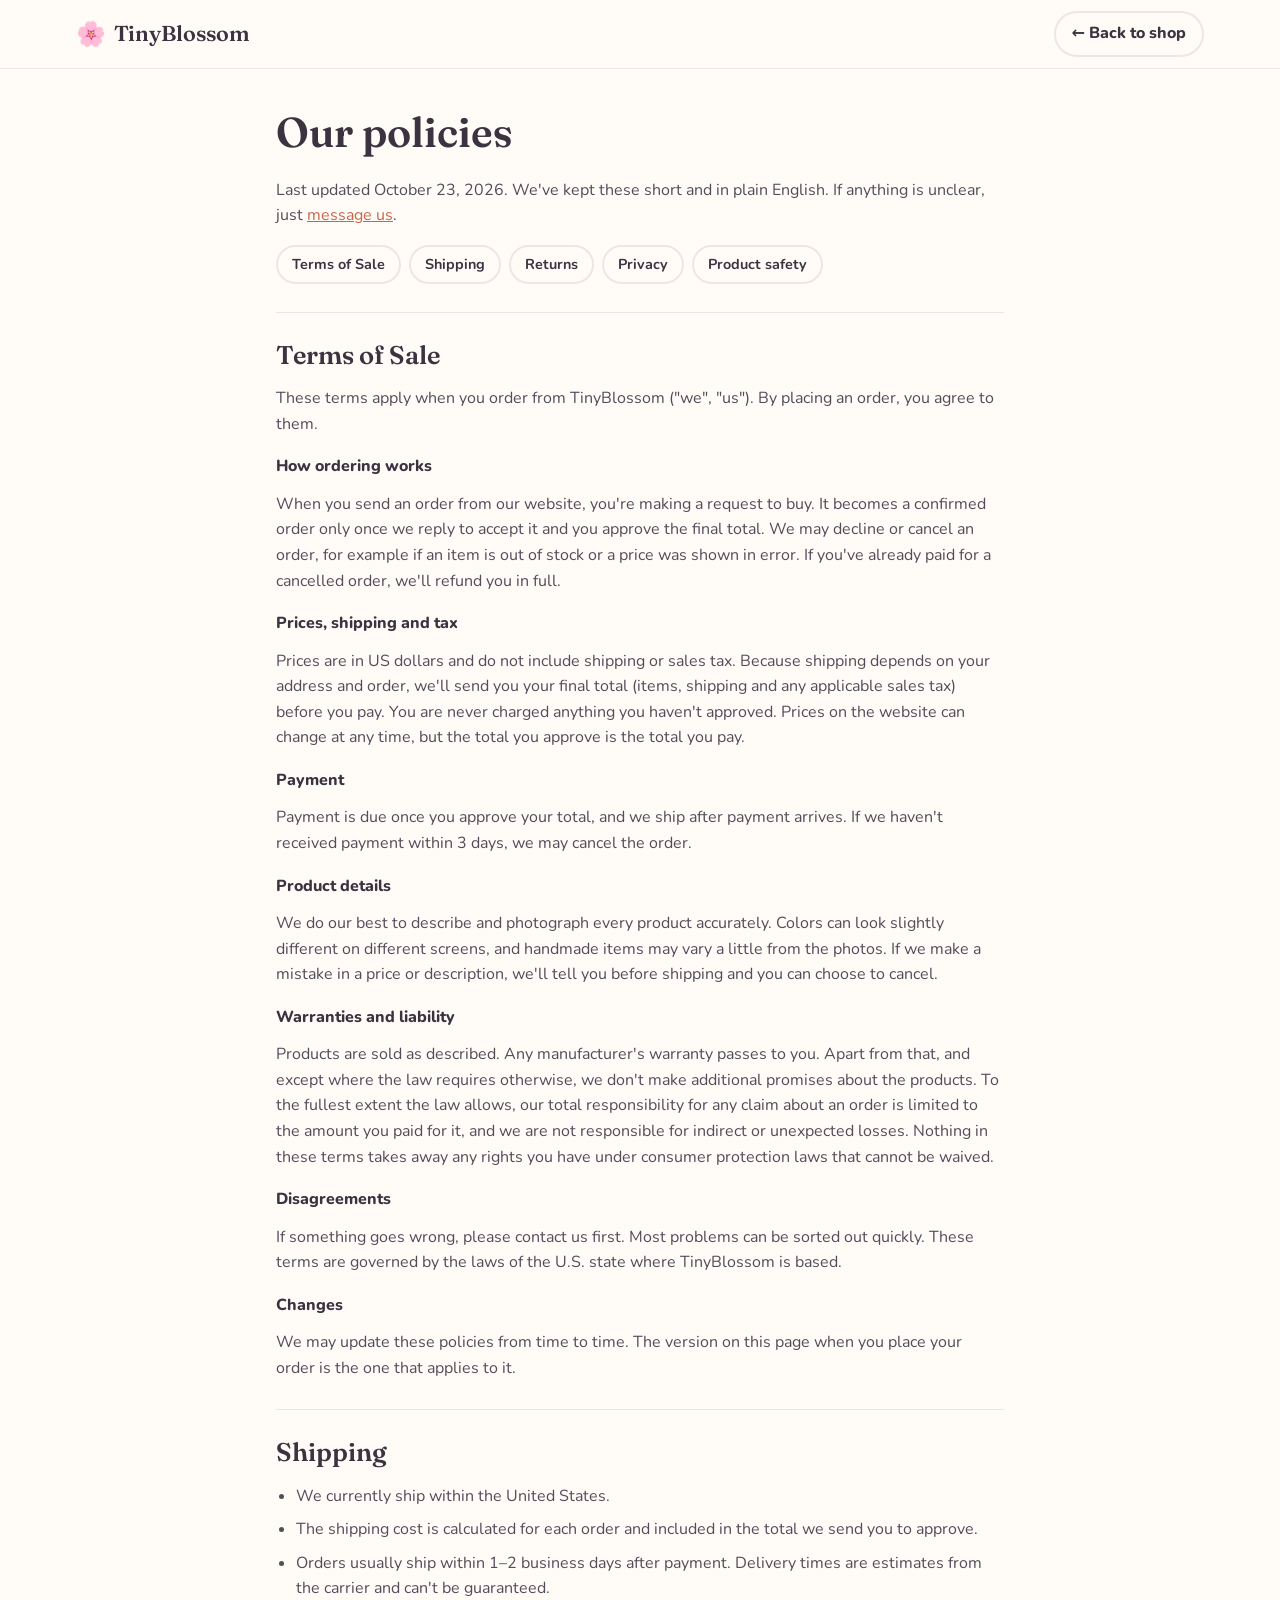
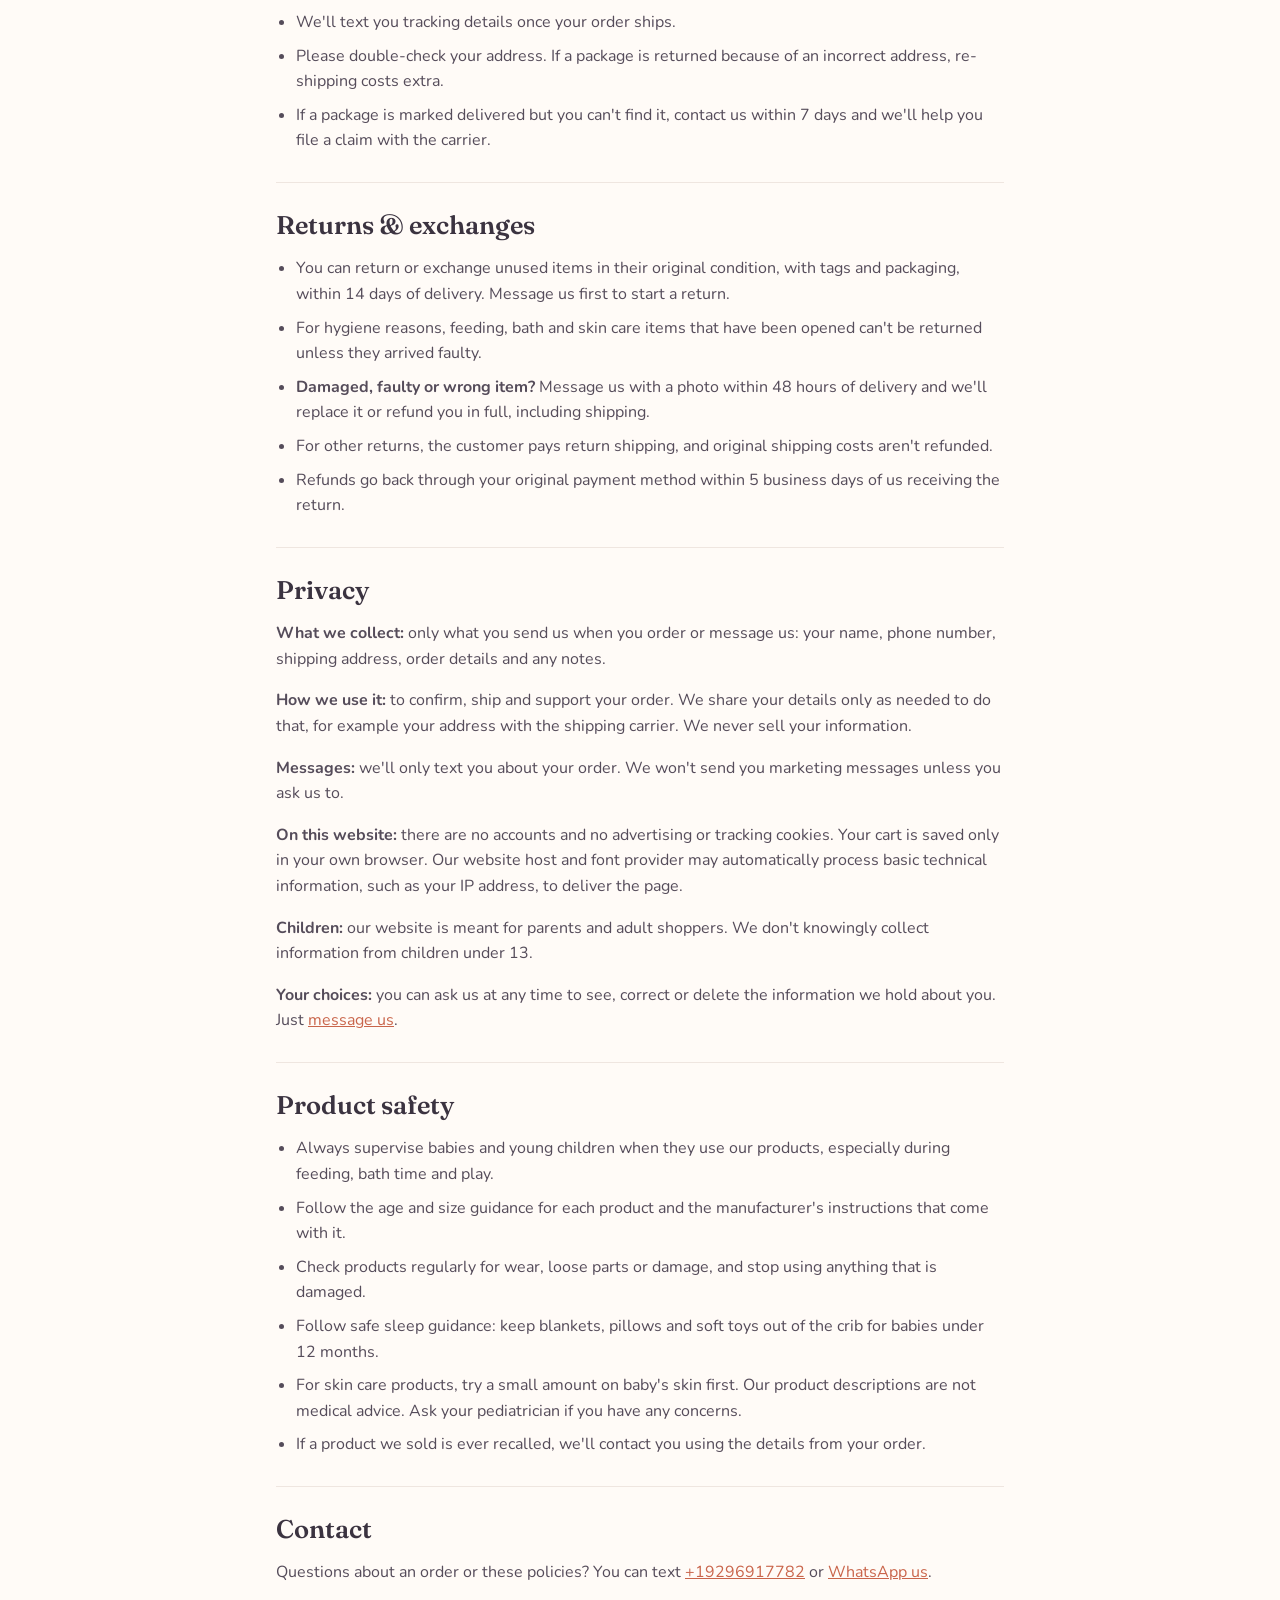
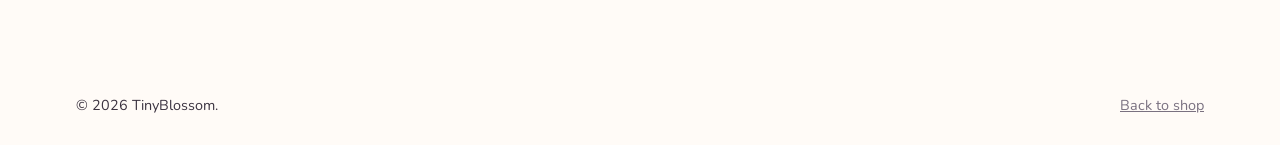
==== legal.html @ 04f1a114 "Quote shipping per order, add policies page, load products from Google Sheet Co-Authored-By: Claude " ====
<!doctype html>
<html lang="en">
<head>
  <meta charset="utf-8" />
  <meta name="viewport" content="width=device-width, initial-scale=1" />
  <title>Policies — TinyBlossom</title>
  <meta name="robots" content="noindex" />
  <link rel="icon" href="data:image/svg+xml,<svg xmlns='http://www.w3.org/2000/svg' viewBox='0 0 100 100'><text y='.9em' font-size='90'>🌸</text></svg>" />
  <link rel="preconnect" href="https://fonts.googleapis.com" />
  <link rel="preconnect" href="https://fonts.gstatic.com" crossorigin />
  <link href="https://fonts.googleapis.com/css2?family=Fraunces:opsz,wght@9..144,500;9..144,600&family=Nunito:wght@400;600;700;800&display=swap" rel="stylesheet" />
  <link rel="stylesheet" href="styles.css" />
</head>
<body>
  <header class="header">
    <div class="wrap header-inner">
      <a href="index.html" class="logo"><span class="logo-mark" aria-hidden="true">🌸</span><span class="shop-name">TinyBlossom</span></a>
      <a href="index.html" class="btn btn-ghost back-shop">← Back to shop</a>
    </div>
  </header>

  <main class="wrap narrow legal">
    <h1>Our policies</h1>
    <p class="muted">Last updated <span data-set="policiesUpdated"></span>. We've kept these short and in plain English. If anything is unclear, just <span data-contact>message us</span>.</p>

    <nav class="legal-toc" aria-label="On this page">
      <a href="#terms">Terms of Sale</a>
      <a href="#shipping">Shipping</a>
      <a href="#returns">Returns</a>
      <a href="#privacy">Privacy</a>
      <a href="#safety">Product safety</a>
    </nav>

    <section id="terms">
      <h2>Terms of Sale</h2>
      <p>These terms apply when you order from <span class="shop-name">TinyBlossom</span> ("we", "us"). By placing an order, you agree to them.</p>

      <h3>How ordering works</h3>
      <p>When you send an order from our website, you're making a request to buy. It becomes a confirmed order only once we reply to accept it and you approve the final total. We may decline or cancel an order, for example if an item is out of stock or a price was shown in error. If you've already paid for a cancelled order, we'll refund you in full.</p>

      <h3>Prices, shipping and tax</h3>
      <p>Prices are in US dollars and do not include shipping or sales tax. Because shipping depends on your address and order, we'll send you your final total (items, shipping and any applicable sales tax) before you pay. You are never charged anything you haven't approved. Prices on the website can change at any time, but the total you approve is the total you pay.</p>

      <h3>Payment</h3>
      <p>Payment is due once you approve your total, and we ship after payment arrives. If we haven't received payment within 3 days, we may cancel the order.</p>

      <h3>Product details</h3>
      <p>We do our best to describe and photograph every product accurately. Colors can look slightly different on different screens, and handmade items may vary a little from the photos. If we make a mistake in a price or description, we'll tell you before shipping and you can choose to cancel.</p>

      <h3>Warranties and liability</h3>
      <p>Products are sold as described. Any manufacturer's warranty passes to you. Apart from that, and except where the law requires otherwise, we don't make additional promises about the products. To the fullest extent the law allows, our total responsibility for any claim about an order is limited to the amount you paid for it, and we are not responsible for indirect or unexpected losses. Nothing in these terms takes away any rights you have under consumer protection laws that cannot be waived.</p>

      <h3>Disagreements</h3>
      <p>If something goes wrong, please contact us first. Most problems can be sorted out quickly. These terms are governed by the laws of the U.S. state where <span class="shop-name">TinyBlossom</span> is based.</p>

      <h3>Changes</h3>
      <p>We may update these policies from time to time. The version on this page when you place your order is the one that applies to it.</p>
    </section>

    <section id="shipping">
      <h2>Shipping</h2>
      <ul>
        <li>We currently ship within the United States.</li>
        <li>The shipping cost is calculated for each order and included in the total we send you to approve.</li>
        <li>Orders usually ship within 1–2 business days after payment. Delivery times are estimates from the carrier and can't be guaranteed.</li>
        <li>We'll text you tracking details once your order ships.</li>
        <li>Please double-check your address. If a package is returned because of an incorrect address, re-shipping costs extra.</li>
        <li>If a package is marked delivered but you can't find it, contact us within 7 days and we'll help you file a claim with the carrier.</li>
      </ul>
    </section>

    <section id="returns">
      <h2>Returns &amp; exchanges</h2>
      <ul>
        <li>You can return or exchange unused items in their original condition, with tags and packaging, within <span data-set="returnDays"></span> days of delivery. Message us first to start a return.</li>
        <li>For hygiene reasons, feeding, bath and skin care items that have been opened can't be returned unless they arrived faulty.</li>
        <li><strong>Damaged, faulty or wrong item?</strong> Message us with a photo within 48 hours of delivery and we'll replace it or refund you in full, including shipping.</li>
        <li>For other returns, the customer pays return shipping, and original shipping costs aren't refunded.</li>
        <li>Refunds go back through your original payment method within 5 business days of us receiving the return.</li>
      </ul>
    </section>

    <section id="privacy">
      <h2>Privacy</h2>
      <p><strong>What we collect:</strong> only what you send us when you order or message us: your name, phone number, shipping address, order details and any notes.</p>
      <p><strong>How we use it:</strong> to confirm, ship and support your order. We share your details only as needed to do that, for example your address with the shipping carrier. We never sell your information.</p>
      <p><strong>Messages:</strong> we'll only text you about your order. We won't send you marketing messages unless you ask us to.</p>
      <p><strong>On this website:</strong> there are no accounts and no advertising or tracking cookies. Your cart is saved only in your own browser. Our website host and font provider may automatically process basic technical information, such as your IP address, to deliver the page.</p>
      <p><strong>Children:</strong> our website is meant for parents and adult shoppers. We don't knowingly collect information from children under 13.</p>
      <p><strong>Your choices:</strong> you can ask us at any time to see, correct or delete the information we hold about you. Just <span data-contact>message us</span>.</p>
    </section>

    <section id="safety">
      <h2>Product safety</h2>
      <ul>
        <li>Always supervise babies and young children when they use our products, especially during feeding, bath time and play.</li>
        <li>Follow the age and size guidance for each product and the manufacturer's instructions that come with it.</li>
        <li>Check products regularly for wear, loose parts or damage, and stop using anything that is damaged.</li>
        <li>Follow safe sleep guidance: keep blankets, pillows and soft toys out of the crib for babies under 12 months.</li>
        <li>For skin care products, try a small amount on baby's skin first. Our product descriptions are not medical advice. Ask your pediatrician if you have any concerns.</li>
        <li>If a product we sold is ever recalled, we'll contact you using the details from your order.</li>
      </ul>
    </section>

    <section id="contact">
      <h2>Contact</h2>
      <p id="contactLine"></p>
    </section>
  </main>

  <footer class="footer">
    <div class="wrap footer-inner">
      <p>© <span id="year"></span> <span class="shop-name">TinyBlossom</span>.</p>
      <a href="index.html" class="muted">Back to shop</a>
    </div>
  </footer>

  <script src="products.js"></script>
  <script>
    (() => {
      const $$ = (s) => document.querySelectorAll(s);
      $$(".shop-name").forEach((el) => (el.textContent = SHOP.name));
      $$("[data-set]").forEach((el) => (el.textContent = SHOP[el.dataset.set]));
      document.getElementById("year").textContent = new Date().getFullYear();
      const ways = [];
      if (SHOP.sms) ways.push(`text <a href="sms:${SHOP.sms}">${SHOP.sms}</a>`);
      if (SHOP.whatsapp) ways.push(`<a href="https://wa.me/${SHOP.whatsapp}" target="_blank" rel="noopener">WhatsApp us</a>`);
      if (SHOP.email) ways.push(`email <a href="mailto:${SHOP.email}">${SHOP.email}</a>`);
      document.getElementById("contactLine").innerHTML = `Questions about an order or these policies? You can ${ways.join(" or ")}.`;
      if (SHOP.sms) $$("[data-contact]").forEach((el) => (el.innerHTML = `<a href="sms:${SHOP.sms}">message us</a>`));
    })();
  </script>
</body>
</html>
---- styles.css ----
:root {
  --bg: #FFFBF7;
  --surface: #FFFFFF;
  --ink: #3B3340;
  --muted: #7A7180;
  --line: #EFE6E0;
  --primary: #E07A5F;
  --primary-dark: #C9654B;
  --sage: #81B29A;
  --sage-soft: #E4EFE7;
  --peach-soft: #FCE7DC;
  --butter-soft: #FFF4D6;
  --sky-soft: #E6ECF8;
  --whatsapp: #25D366;
  --radius: 18px;
  --shadow: 0 6px 24px rgba(59, 51, 64, 0.08);
  --font-head: "Fraunces", Georgia, serif;
  --font-body: "Nunito", system-ui, -apple-system, sans-serif;
}

* { box-sizing: border-box; }
[hidden] { display: none !important; }
html { scroll-behavior: smooth; overflow-x: clip; }
body {
  margin: 0;
  background: var(--bg);
  color: var(--ink);
  font-family: var(--font-body);
  font-size: 16px;
  line-height: 1.6;
  -webkit-font-smoothing: antialiased;
}
img { max-width: 100%; display: block; }
a { color: inherit; }
h1, h2, h3 { font-family: var(--font-head); font-weight: 600; line-height: 1.15; margin: 0 0 .5em; }
h2 { font-size: clamp(1.6rem, 3vw, 2.2rem); }
button, input, select, textarea { font: inherit; color: inherit; }
:focus-visible { outline: 3px solid var(--sage); outline-offset: 2px; }

.wrap { max-width: 1160px; margin: 0 auto; padding: 0 16px; }
.narrow { max-width: 760px; }
.muted { color: var(--muted); }

.skip { position: absolute; left: -999px; top: 8px; background: var(--ink); color: #fff; padding: 8px 12px; border-radius: 8px; z-index: 100; }
.skip:focus { left: 8px; }

.announce { background: var(--sage); color: #fff; text-align: center; font-size: .9rem; font-weight: 700; padding: 8px 16px; }
.announce:empty { display: none; }

/* Header */
.header { position: sticky; top: 0; z-index: 20; background: rgba(255, 251, 247, .92); backdrop-filter: blur(10px); border-bottom: 1px solid var(--line); }
.header-inner { display: flex; align-items: center; gap: 24px; height: 68px; }
.logo { display: flex; align-items: center; gap: 8px; text-decoration: none; font-family: var(--font-head); font-size: 1.35rem; font-weight: 600; }
.logo-mark { font-size: 1.5rem; }
.nav { display: flex; gap: 22px; margin-left: auto; }
.nav a { text-decoration: none; font-weight: 700; color: var(--muted); }
.nav a:hover { color: var(--ink); }
.cart-btn { display: flex; align-items: center; gap: 8px; border: 0; background: var(--ink); color: #fff; padding: 10px 16px; border-radius: 999px; cursor: pointer; font-weight: 700; }
.cart-btn:hover { background: #2a242e; }
.cart-count { background: var(--primary); min-width: 22px; height: 22px; border-radius: 999px; font-size: .8rem; display: grid; place-items: center; padding: 0 6px; }
.cart-btn.bump { animation: bump .35s ease; }
@keyframes bump { 50% { transform: scale(1.12); } }

/* Buttons */
.btn { display: inline-flex; align-items: center; justify-content: center; gap: 8px; border: 2px solid transparent; padding: 12px 22px; border-radius: 999px; font-weight: 800; text-decoration: none; cursor: pointer; transition: background .15s, transform .1s; }
.btn:active { transform: scale(.98); }
.btn-primary { background: var(--primary); color: #fff; }
.btn-primary:hover { background: var(--primary-dark); }
.btn-ghost { background: transparent; border-color: var(--line); color: var(--ink); }
.btn-ghost:hover { border-color: var(--ink); }
.btn-whatsapp { background: var(--whatsapp); color: #fff; }
.btn-whatsapp:hover { background: #1fb457; }
.btn-block { width: 100%; }
.btn[disabled] { opacity: .5; cursor: not-allowed; }
.icon-btn { border: 0; background: var(--bg); width: 40px; height: 40px; border-radius: 999px; cursor: pointer; font-size: 1rem; }
.icon-btn:hover { background: var(--line); }
.link-btn { border: 0; background: none; padding: 0; color: var(--muted); font-weight: 700; cursor: pointer; text-align: left; }

/* Hero */
.hero { padding: 56px 0 72px; background: radial-gradient(ellipse at 85% 30%, var(--peach-soft), transparent 60%), radial-gradient(ellipse at 10% 90%, var(--sage-soft), transparent 55%); }
.hero-inner { display: grid; grid-template-columns: 1.1fr .9fr; gap: 40px; align-items: center; }
.eyebrow { text-transform: uppercase; letter-spacing: .12em; font-size: .78rem; font-weight: 800; color: var(--sage); margin: 0 0 12px; }
.hero h1 { font-size: clamp(2.3rem, 5.5vw, 3.9rem); }
.lead { font-size: 1.12rem; color: var(--muted); max-width: 520px; }
.hero-cta { display: flex; gap: 12px; flex-wrap: wrap; margin: 28px 0 24px; }
.hero-perks { list-style: none; padding: 0; margin: 0; display: flex; flex-wrap: wrap; gap: 10px 20px; font-weight: 700; font-size: .95rem; }
.hero-art { position: relative; aspect-ratio: 1; max-width: 440px; justify-self: center; width: 100%; }
.blob { position: absolute; display: grid; place-items: center; border-radius: 42% 58% 55% 45% / 50% 45% 55% 50%; box-shadow: var(--shadow); animation: float 6s ease-in-out infinite; }
.b1 { width: 48%; height: 48%; left: 4%; top: 6%; background: var(--butter-soft); font-size: 4.5rem; }
.b2 { width: 40%; height: 40%; right: 2%; top: 18%; background: var(--peach-soft); font-size: 4rem; animation-delay: -2s; }
.b3 { width: 46%; height: 46%; left: 22%; bottom: 2%; background: var(--sky-soft); font-size: 4.5rem; animation-delay: -4s; }
.b4 { width: 26%; height: 26%; right: 6%; bottom: 14%; background: var(--sage-soft); font-size: 2.6rem; animation-delay: -1s; }
@keyframes float { 50% { transform: translateY(-10px); } }
@media (prefers-reduced-motion: reduce) { .blob, .cart-btn.bump { animation: none; } html { scroll-behavior: auto; } }

/* Shop */
.shop { padding: 64px 0; }
.section-head { text-align: center; margin-bottom: 32px; }
.section-head p { color: var(--muted); margin: 0; }
.toolbar { display: flex; flex-wrap: wrap; gap: 16px; justify-content: space-between; align-items: center; margin-bottom: 28px; }
.chips { display: flex; gap: 8px; flex-wrap: wrap; }
.chip { border: 2px solid var(--line); background: var(--surface); padding: 8px 16px; border-radius: 999px; font-weight: 700; cursor: pointer; }
.chip:hover { border-color: var(--ink); }
.chip[aria-selected="true"] { background: var(--ink); color: #fff; border-color: var(--ink); }
.toolbar-right { display: flex; gap: 10px; }
.search { display: flex; align-items: center; gap: 8px; background: var(--surface); border: 2px solid var(--line); border-radius: 999px; padding: 0 14px; color: var(--muted); }
.search:focus-within { border-color: var(--sage); }
.search input { border: 0; outline: 0; background: transparent; padding: 9px 0; width: 180px; color: var(--ink); }
select { border: 2px solid var(--line); background: var(--surface); border-radius: 999px; padding: 9px 14px; font-weight: 700; cursor: pointer; }

.grid { display: grid; grid-template-columns: repeat(auto-fill, minmax(240px, 1fr)); gap: 22px; }
.card { background: var(--surface); border-radius: var(--radius); overflow: hidden; box-shadow: var(--shadow); display: flex; flex-direction: column; transition: transform .2s, box-shadow .2s; }
.card:hover { transform: translateY(-4px); box-shadow: 0 12px 32px rgba(59, 51, 64, .12); }
.card-media { position: relative; aspect-ratio: 1; display: grid; place-items: center; font-size: 5rem; border: 0; padding: 0; cursor: pointer; width: 100%; }
.card-media img { width: 100%; height: 100%; object-fit: cover; }
.badge { position: absolute; top: 12px; left: 12px; background: var(--surface); padding: 4px 10px; border-radius: 999px; font-size: .75rem; font-weight: 800; }
.badge.out { background: var(--ink); color: #fff; }
.card-body { padding: 16px 18px 18px; display: flex; flex-direction: column; gap: 6px; flex: 1; }
.card-cat { font-size: .75rem; text-transform: uppercase; letter-spacing: .08em; color: var(--muted); font-weight: 800; }
.card-title { font-weight: 800; font-size: 1.02rem; line-height: 1.3; margin: 0; border: 0; background: none; padding: 0; text-align: left; cursor: pointer; }
.card-title:hover { color: var(--primary); }
.price { display: flex; gap: 8px; align-items: baseline; font-weight: 800; font-size: 1.1rem; }
.old { color: var(--muted); text-decoration: line-through; font-weight: 600; font-size: .9rem; }
.card-foot { margin-top: auto; padding-top: 8px; }
.card .btn { width: 100%; padding: 10px 16px; }
.empty { text-align: center; color: var(--muted); padding: 40px 0; }

/* Why */
.why { padding: 64px 0; background: var(--surface); }
.why-grid { display: grid; grid-template-columns: repeat(4, 1fr); gap: 20px; }
.why-card { text-align: center; padding: 24px 16px; border-radius: var(--radius); background: var(--bg); }
.why-icon { font-size: 2.2rem; margin-bottom: 8px; }
.why-card h3 { font-size: 1.15rem; }
.why-card p { margin: 0; color: var(--muted); font-size: .95rem; }

/* FAQ */
.faq { padding: 64px 0; }
details { background: var(--surface); border-radius: 14px; padding: 4px 20px; margin-bottom: 12px; box-shadow: var(--shadow); }
summary { cursor: pointer; font-weight: 800; padding: 14px 0; list-style: none; display: flex; justify-content: space-between; gap: 16px; }
summary::-webkit-details-marker { display: none; }
summary::after { content: "+"; font-size: 1.4rem; line-height: 1; color: var(--primary); }
details[open] summary::after { content: "–"; }
details p { margin: 0 0 16px; color: var(--muted); }

/* Contact */
.contact { padding: 56px 0; background: var(--sage-soft); }
.contact-inner { display: flex; flex-wrap: wrap; justify-content: space-between; align-items: center; gap: 24px; }
.contact p { margin: 0; color: var(--muted); }
.contact-links { display: flex; flex-wrap: wrap; gap: 10px; }

.footer { padding: 28px 0; font-size: .9rem; }
.footer-inner { display: flex; flex-wrap: wrap; justify-content: space-between; gap: 8px; }
.footer p { margin: 0; }

/* Product modal */
.modal { border: 0; border-radius: 24px; padding: 0; max-width: 820px; width: calc(100% - 32px); background: var(--surface); color: var(--ink); box-shadow: 0 30px 80px rgba(0, 0, 0, .25); }
.modal::backdrop { background: rgba(59, 51, 64, .45); }
.modal .close { position: absolute; top: 12px; right: 12px; z-index: 2; background: var(--surface); }
.pm { display: grid; grid-template-columns: 1fr 1fr; }
.pm-media { display: grid; place-items: center; font-size: 8rem; min-height: 320px; }
.pm-media img { width: 100%; height: 100%; object-fit: cover; }
.pm-info { padding: 32px 28px; display: flex; flex-direction: column; gap: 12px; }
.pm-info h3 { font-size: 1.6rem; margin: 0; }
.pm-info p { margin: 0; color: var(--muted); }
.opt-label { font-weight: 800; font-size: .9rem; }
.sizes { display: flex; gap: 8px; flex-wrap: wrap; }
.size { border: 2px solid var(--line); background: var(--surface); border-radius: 10px; padding: 6px 12px; font-weight: 700; cursor: pointer; }
.size[aria-pressed="true"] { border-color: var(--ink); background: var(--ink); color: #fff; }
.qty { display: inline-flex; align-items: center; border: 2px solid var(--line); border-radius: 999px; }
.qty button { border: 0; background: none; width: 36px; height: 36px; cursor: pointer; font-size: 1.1rem; font-weight: 800; }
.qty span { min-width: 28px; text-align: center; font-weight: 800; }
.pm-actions { display: flex; gap: 12px; align-items: center; margin-top: 8px; flex-wrap: wrap; }
.pm-actions .btn { flex: 1; }

/* Drawer */
.overlay { position: fixed; inset: 0; background: rgba(59, 51, 64, .45); z-index: 40; }
.drawer { position: fixed; top: 0; right: 0; height: 100%; width: min(420px, 100%); background: var(--surface); z-index: 50; display: flex; flex-direction: column; transform: translateX(100%); visibility: hidden; transition: transform .28s ease, visibility 0s .28s; box-shadow: -10px 0 40px rgba(0, 0, 0, .12); }
.drawer.open { transform: none; visibility: visible; transition: transform .28s ease; }
.drawer-head { display: flex; justify-content: space-between; align-items: center; padding: 18px 20px; border-bottom: 1px solid var(--line); }
.drawer-head h2 { font-size: 1.4rem; margin: 0; }
.drawer-body { flex: 1; overflow-y: auto; padding: 16px 20px; }
.drawer-foot { border-top: 1px solid var(--line); padding: 16px 20px 20px; display: flex; flex-direction: column; gap: 10px; }
.cart-item { display: grid; grid-template-columns: 64px 1fr auto; gap: 12px; align-items: center; padding: 12px 0; border-bottom: 1px solid var(--line); }
.ci-thumb { width: 64px; height: 64px; border-radius: 12px; display: grid; place-items: center; font-size: 2rem; overflow: hidden; }
.ci-thumb img { width: 100%; height: 100%; object-fit: cover; }
.ci-name { font-weight: 800; font-size: .95rem; line-height: 1.3; }
.ci-meta { font-size: .85rem; color: var(--muted); }
.ci-right { display: flex; flex-direction: column; align-items: flex-end; gap: 6px; }
.ci-right .qty button { width: 28px; height: 28px; font-size: .95rem; }
.ci-remove { border: 0; background: none; color: var(--muted); font-size: .8rem; cursor: pointer; text-decoration: underline; padding: 0; }
.cart-empty, .drawer-done { text-align: center; padding: 40px 10px; color: var(--muted); }
.drawer-done { display: flex; flex-direction: column; align-items: center; gap: 8px; }
.drawer-done[hidden], .cart-empty[hidden], .checkout[hidden], .drawer-foot[hidden], .send-btns[hidden] { display: none; }
.big { font-size: 3.5rem; }
.totals > div { display: flex; justify-content: space-between; color: var(--muted); }
.totals .grand { color: var(--ink); font-weight: 800; font-size: 1.15rem; margin-top: 4px; }
#checkoutView:not([hidden]) ~ .drawer-foot .ship-note { display: none; }
.ship-note { margin: 6px 0 0; font-size: .82rem; color: var(--muted); line-height: 1.4; }
.loading { grid-column: 1 / -1; text-align: center; color: var(--muted); padding: 40px 0; }
.price-note { font-size: .82rem; color: var(--muted); }
.checkout .agree { flex-direction: row; align-items: flex-start; gap: 10px; font-weight: 600; font-size: .85rem; line-height: 1.45; }
.checkout .agree input { margin-top: 3px; width: 18px; height: 18px; flex-shrink: 0; accent-color: var(--primary); }
.checkout .agree.invalid span { color: var(--primary-dark); }
.footer-links { display: flex; flex-wrap: wrap; gap: 6px 16px; }
.footer-links a { color: var(--muted); text-decoration: none; }
.footer-links a:hover { color: var(--ink); text-decoration: underline; }
.free-note { margin: 6px 0 0; font-size: .85rem; color: var(--sage); font-weight: 700; }
.free-note:empty { display: none; }
.send-btns { display: flex; flex-direction: column; gap: 10px; }

.checkout { display: flex; flex-direction: column; gap: 14px; }
.checkout label { display: flex; flex-direction: column; gap: 6px; font-weight: 800; font-size: .9rem; }
.checkout input, .checkout textarea { border: 2px solid var(--line); border-radius: 12px; padding: 10px 12px; font-weight: 400; resize: vertical; }
.checkout input:focus, .checkout textarea:focus { outline: 0; border-color: var(--sage); }
.checkout .invalid { border-color: var(--primary); }
.pay { border: 2px solid var(--line); border-radius: 12px; padding: 10px 14px; display: flex; flex-direction: column; gap: 6px; }
.pay legend { font-weight: 800; font-size: .9rem; padding: 0 4px; }
.checkout .radio { flex-direction: row; align-items: center; gap: 8px; font-weight: 600; }
.form-error { color: var(--primary-dark); font-weight: 700; margin: 0; font-size: .9rem; }
.form-error:empty { display: none; }

.toast { position: fixed; left: 50%; bottom: 24px; visibility: hidden; transform: translate(-50%, 120px); background: var(--ink); color: #fff; padding: 12px 20px; border-radius: 999px; font-weight: 700; z-index: 60; transition: transform .25s ease; pointer-events: none; max-width: calc(100% - 32px); text-align: center; }
.toast.show { transform: translate(-50%, 0); visibility: visible; }
body.locked .toast { display: none; }

body.locked { overflow: hidden; }

/* Responsive */
@media (max-width: 900px) {
  .why-grid { grid-template-columns: repeat(2, 1fr); }
}
@media (max-width: 760px) {
  .nav { display: none; }
  .cart-btn { margin-left: auto; }
  .hero { padding: 32px 0 48px; }
  .hero-inner { grid-template-columns: 1fr; }
  .hero-art { max-width: 280px; order: -1; }
  .b1, .b3 { font-size: 3rem; } .b2 { font-size: 2.6rem; } .b4 { font-size: 1.8rem; }
  .toolbar { flex-direction: column; align-items: stretch; }
  .chips { flex-wrap: nowrap; overflow-x: auto; padding-bottom: 4px; scrollbar-width: none; }
  .chip { flex-shrink: 0; }
  .toolbar-right { width: 100%; }
  .search { flex: 1; }
  .search input { width: 100%; }
  .grid { grid-template-columns: repeat(2, 1fr); gap: 14px; }
  .card-media { font-size: 3.5rem; }
  .card-body { padding: 12px; }
  .card-title { font-size: .92rem; }
  .pm { grid-template-columns: 1fr; }
  .pm-media { min-height: 200px; font-size: 6rem; }
  .pm-info { padding: 20px; }
}
@media (max-width: 380px) {
  .cart-btn span:not(.cart-count) { display: none; }
}

/* Policies page */
.back-shop { margin-left: auto; padding: 8px 16px; }
.legal { padding: 40px 16px 64px; }
.legal h1 { font-size: clamp(2rem, 4vw, 2.6rem); }
.legal section { scroll-margin-top: 90px; padding-top: 28px; margin-top: 28px; border-top: 1px solid var(--line); }
.legal h2 { font-size: 1.6rem; }
.legal h3 { font-family: var(--font-body); font-size: 1rem; font-weight: 800; margin: 20px 0 4px; }
.legal p, .legal li { color: #554c5a; }
.legal ul { padding-left: 20px; }
.legal li { margin-bottom: 8px; }
.legal a { color: var(--primary-dark); }
.legal-toc { display: flex; flex-wrap: wrap; gap: 8px; margin-top: 16px; }
.legal-toc a { text-decoration: none; border: 2px solid var(--line); border-radius: 999px; padding: 6px 14px; font-weight: 700; font-size: .9rem; color: var(--ink); }
.legal-toc a:hover { border-color: var(--ink); }
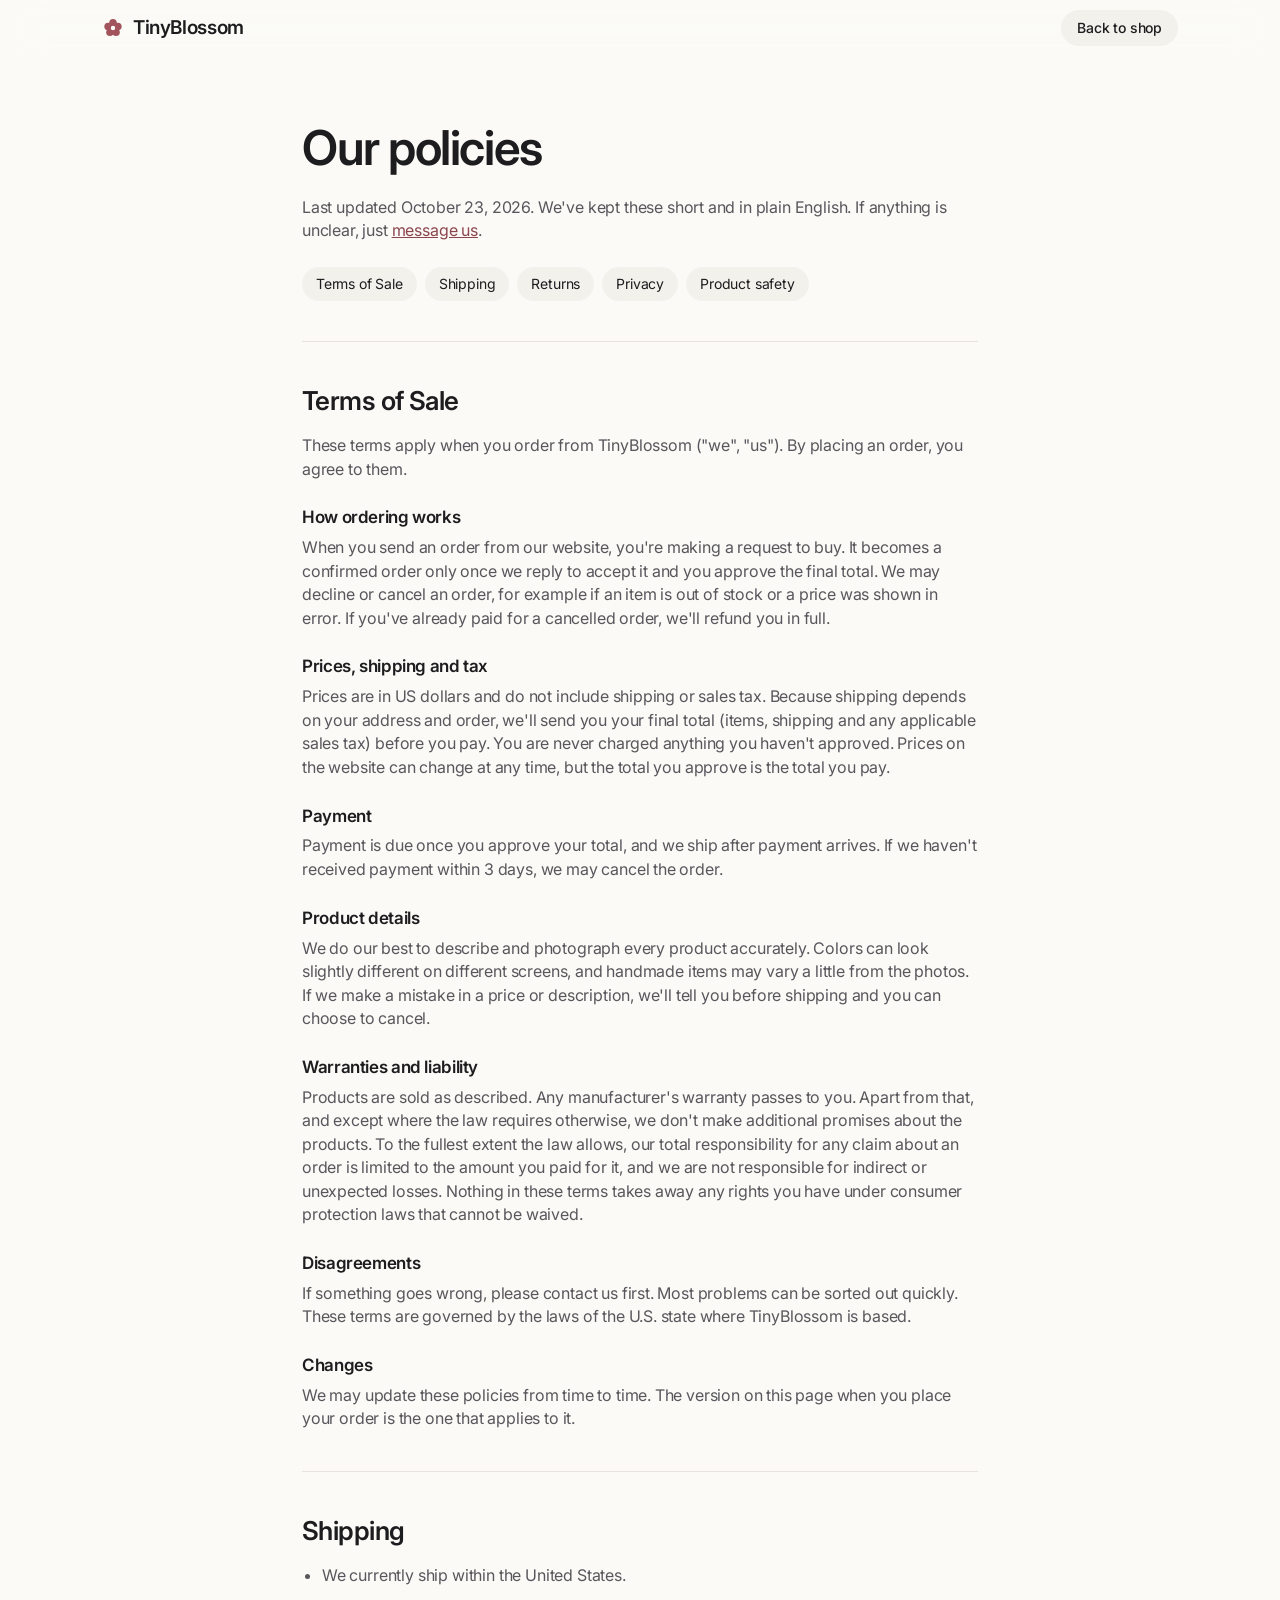
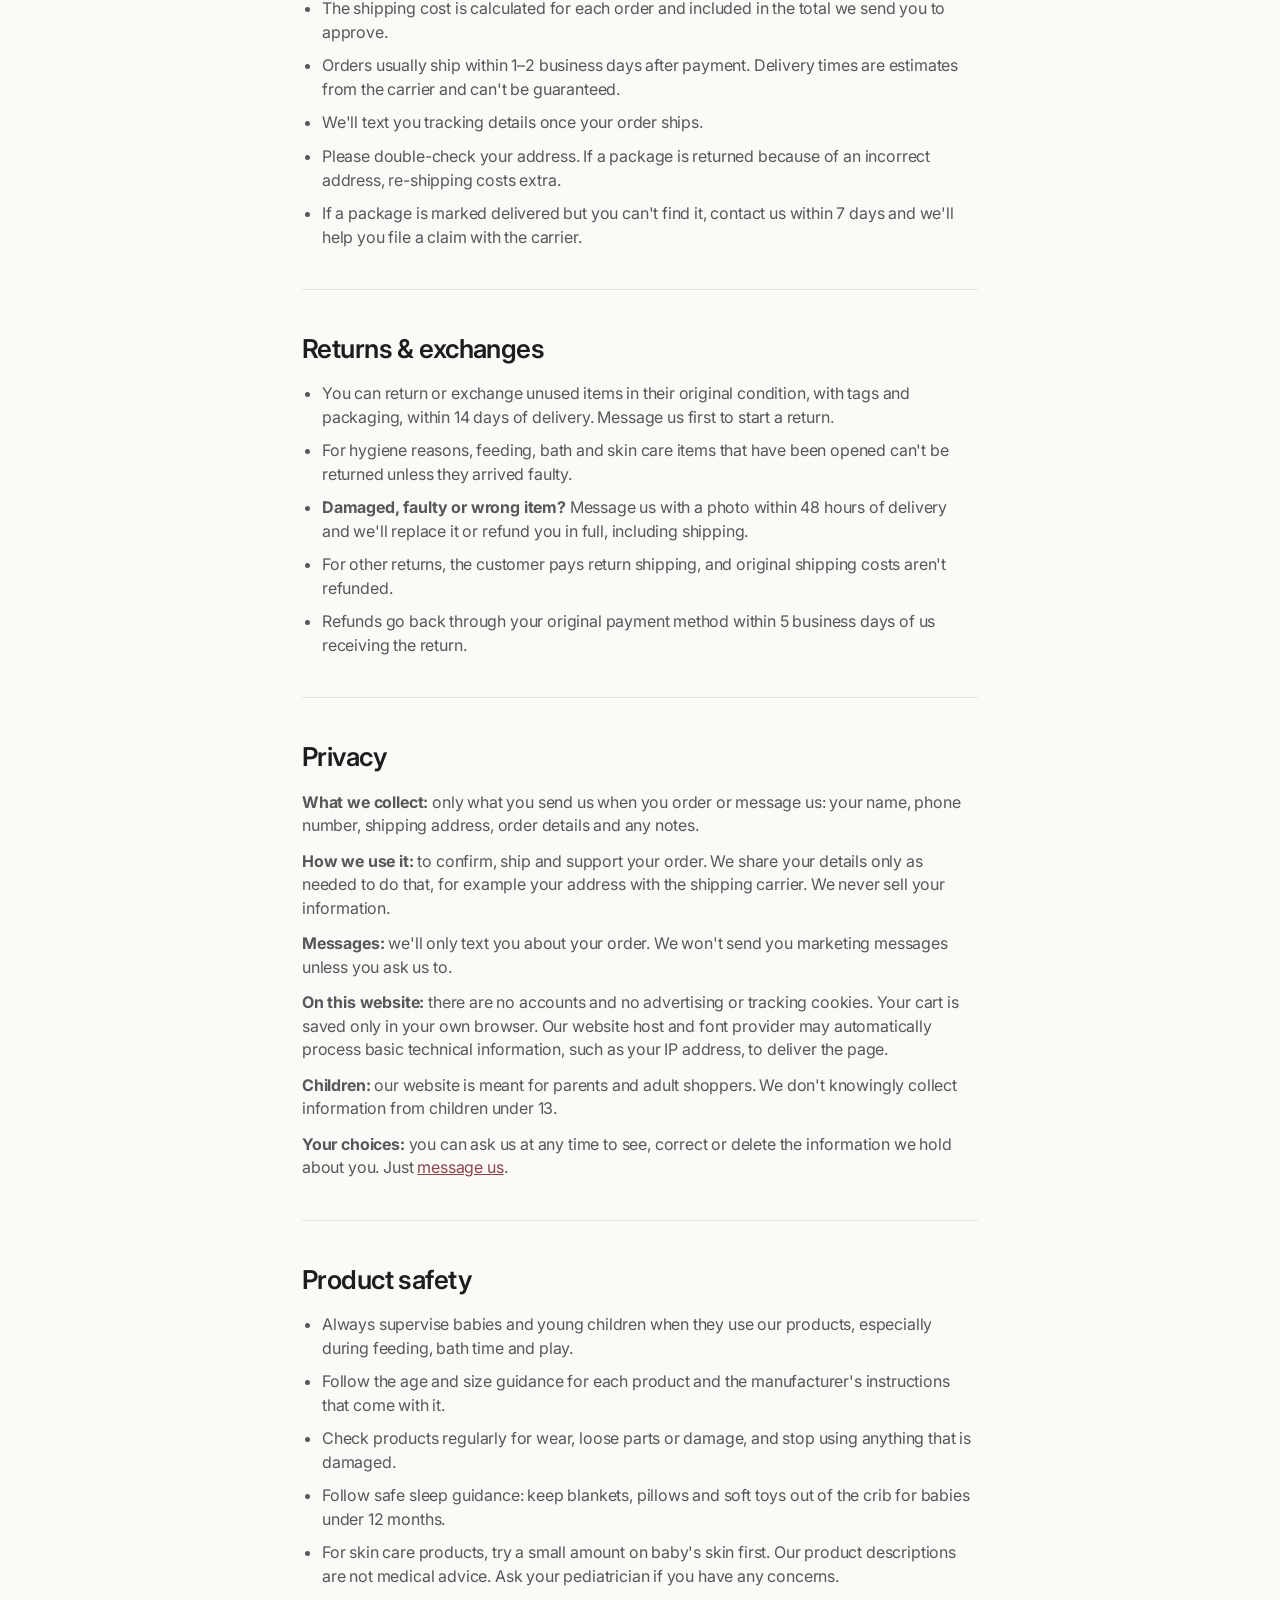
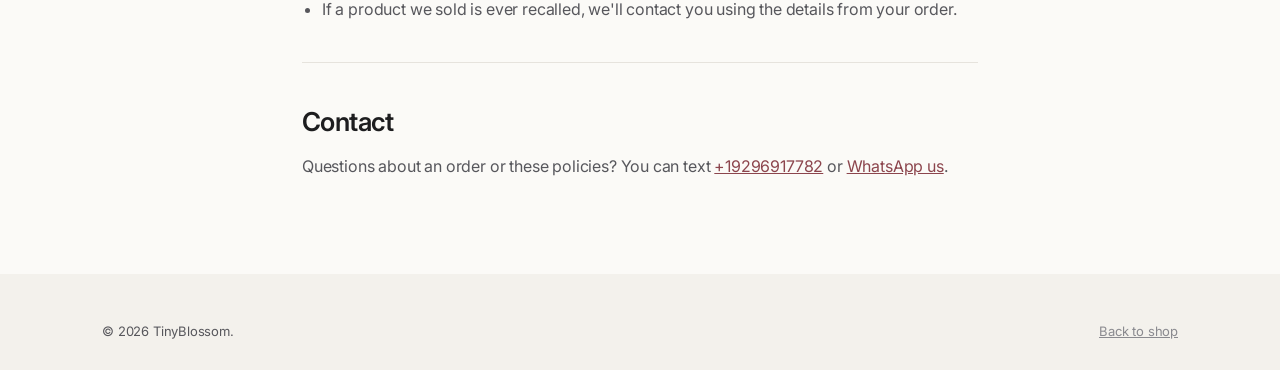
==== commit 436879b5: "Redesign: typographic layout, line illustrations, calmer palette Replace emoji, gradients and blob a" ====
--- a/legal.html
+++ b/legal.html
@@ -5,17 +5,17 @@
   <meta name="viewport" content="width=device-width, initial-scale=1" />
   <title>Policies — TinyBlossom</title>
   <meta name="robots" content="noindex" />
-  <link rel="icon" href="data:image/svg+xml,<svg xmlns='http://www.w3.org/2000/svg' viewBox='0 0 100 100'><text y='.9em' font-size='90'>🌸</text></svg>" />
+  <link rel="icon" href="data:image/svg+xml,<svg xmlns='http://www.w3.org/2000/svg' viewBox='0 0 32 32'><g fill='%23A2545C'><circle cx='16' cy='8.5' r='5.5'/><circle cx='23.1' cy='13.7' r='5.5'/><circle cx='20.4' cy='22.1' r='5.5'/><circle cx='11.6' cy='22.1' r='5.5'/><circle cx='8.9' cy='13.7' r='5.5'/></g><circle cx='16' cy='16' r='3.2' fill='%23FBFAF7'/></svg>" />
   <link rel="preconnect" href="https://fonts.googleapis.com" />
   <link rel="preconnect" href="https://fonts.gstatic.com" crossorigin />
-  <link href="https://fonts.googleapis.com/css2?family=Fraunces:opsz,wght@9..144,500;9..144,600&family=Nunito:wght@400;600;700;800&display=swap" rel="stylesheet" />
+  <link href="https://fonts.googleapis.com/css2?family=Inter:wght@400;500;600;700&display=swap" rel="stylesheet" />
   <link rel="stylesheet" href="styles.css" />
 </head>
 <body>
   <header class="header">
     <div class="wrap header-inner">
-      <a href="index.html" class="logo"><span class="logo-mark" aria-hidden="true">🌸</span><span class="shop-name">TinyBlossom</span></a>
-      <a href="index.html" class="btn btn-ghost back-shop">← Back to shop</a>
+      <a href="index.html" class="logo"><svg class="logo-mark" viewBox="0 0 32 32" aria-hidden="true"><g><circle cx="16" cy="8.5" r="5.5"/><circle cx="23.1" cy="13.7" r="5.5"/><circle cx="20.4" cy="22.1" r="5.5"/><circle cx="11.6" cy="22.1" r="5.5"/><circle cx="8.9" cy="13.7" r="5.5"/></g><circle class="logo-eye" cx="16" cy="16" r="3.2"/></svg><span class="shop-name">TinyBlossom</span></a>
+      <a href="index.html" class="btn btn-secondary back-shop">Back to shop</a>
     </div>
   </header>
 
--- a/styles.css
+++ b/styles.css
@@ -1,270 +1,388 @@
+/* TinyBlossom — visual system
+   Warm paper, near-black ink, one accent. Type does the work. */
+
 :root {
-  --bg: #FFFBF7;
+  color-scheme: light;
+
+  --bg: #FBFAF7;
   --surface: #FFFFFF;
-  --ink: #3B3340;
-  --muted: #7A7180;
-  --line: #EFE6E0;
-  --primary: #E07A5F;
-  --primary-dark: #C9654B;
-  --sage: #81B29A;
-  --sage-soft: #E4EFE7;
-  --peach-soft: #FCE7DC;
-  --butter-soft: #FFF4D6;
-  --sky-soft: #E6ECF8;
-  --whatsapp: #25D366;
-  --radius: 18px;
-  --shadow: 0 6px 24px rgba(59, 51, 64, 0.08);
-  --font-head: "Fraunces", Georgia, serif;
-  --font-body: "Nunito", system-ui, -apple-system, sans-serif;
+  --fill: #F3F1EC;
+  --ink: #1D1D1F;
+  --ink-2: #57575C;
+  --ink-3: #8A8A8F;
+  --line: #E6E3DD;
+  --line-strong: #D3D0C9;
+
+  --accent: #A2545C;
+  --accent-ink: #8C454D;
+  --accent-soft: #F5E9E8;
+
+  /* Product tile tints and their illustration tones */
+  --t-stone: #F1EDE6;  --t-stone-ink: #8A7A68;
+  --t-sage: #E7ECE3;   --t-sage-ink: #5F7563;
+  --t-blush: #F4E8E4;  --t-blush-ink: #A6625C;
+  --t-mist: #E6EBEE;   --t-mist-ink: #5E7180;
+
+  --r-sm: 10px;
+  --r-md: 14px;
+  --r-lg: 22px;
+  --shadow-float: 0 1px 2px rgba(0, 0, 0, .06), 0 8px 24px rgba(0, 0, 0, .08);
+  --shadow-sheet: 0 24px 80px rgba(0, 0, 0, .18);
+
+  --font: -apple-system, BlinkMacSystemFont, "SF Pro Text", "Inter", "Segoe UI", Roboto, "Helvetica Neue", Arial, sans-serif;
+  --font-display: -apple-system, BlinkMacSystemFont, "SF Pro Display", "Inter", "Segoe UI", Roboto, "Helvetica Neue", Arial, sans-serif;
+  --ease: cubic-bezier(.25, .1, .25, 1);
 }
 
 * { box-sizing: border-box; }
 [hidden] { display: none !important; }
-html { scroll-behavior: smooth; overflow-x: clip; }
+html { scroll-behavior: smooth; overflow-x: clip; -webkit-text-size-adjust: 100%; }
 body {
   margin: 0;
   background: var(--bg);
   color: var(--ink);
-  font-family: var(--font-body);
-  font-size: 16px;
-  line-height: 1.6;
+  font-family: var(--font);
+  font-size: 17px;
+  line-height: 1.47;
+  letter-spacing: -0.01em;
   -webkit-font-smoothing: antialiased;
+  -moz-osx-font-smoothing: grayscale;
 }
 img { max-width: 100%; display: block; }
 a { color: inherit; }
-h1, h2, h3 { font-family: var(--font-head); font-weight: 600; line-height: 1.15; margin: 0 0 .5em; }
-h2 { font-size: clamp(1.6rem, 3vw, 2.2rem); }
-button, input, select, textarea { font: inherit; color: inherit; }
-:focus-visible { outline: 3px solid var(--sage); outline-offset: 2px; }
-
-.wrap { max-width: 1160px; margin: 0 auto; padding: 0 16px; }
-.narrow { max-width: 760px; }
-.muted { color: var(--muted); }
-
+h1, h2, h3, h4 { font-family: var(--font-display); margin: 0; font-weight: 600; letter-spacing: -0.022em; }
+p { margin: 0; }
+button, input, select, textarea { font: inherit; color: inherit; letter-spacing: inherit; }
+button { -webkit-tap-highlight-color: transparent; }
+:focus-visible { outline: 2px solid var(--ink); outline-offset: 3px; border-radius: 4px; }
+
+.wrap { max-width: 1120px; margin: 0 auto; padding: 0 22px; }
+.narrow { max-width: 720px; }
+.muted { color: var(--ink-3); }
+.visually-hidden { position: absolute; width: 1px; height: 1px; overflow: hidden; clip: rect(0 0 0 0); white-space: nowrap; }
 .skip { position: absolute; left: -999px; top: 8px; background: var(--ink); color: #fff; padding: 8px 12px; border-radius: 8px; z-index: 100; }
 .skip:focus { left: 8px; }
 
-.announce { background: var(--sage); color: #fff; text-align: center; font-size: .9rem; font-weight: 700; padding: 8px 16px; }
+section[id] { scroll-margin-top: 56px; }
+.section-title { font-size: clamp(28px, 3.4vw, 40px); line-height: 1.1; }
+.section-sub { color: var(--ink-2); margin-top: 8px; font-size: 17px; }
+
+/* ---------- Announcement + header ---------- */
+.announce { background: var(--ink); color: rgba(255, 255, 255, .86); text-align: center; font-size: 12.5px; letter-spacing: 0; padding: 9px 16px; }
 .announce:empty { display: none; }
 
-/* Header */
-.header { position: sticky; top: 0; z-index: 20; background: rgba(255, 251, 247, .92); backdrop-filter: blur(10px); border-bottom: 1px solid var(--line); }
-.header-inner { display: flex; align-items: center; gap: 24px; height: 68px; }
-.logo { display: flex; align-items: center; gap: 8px; text-decoration: none; font-family: var(--font-head); font-size: 1.35rem; font-weight: 600; }
-.logo-mark { font-size: 1.5rem; }
-.nav { display: flex; gap: 22px; margin-left: auto; }
-.nav a { text-decoration: none; font-weight: 700; color: var(--muted); }
+.header { position: sticky; top: 0; z-index: 20; background: rgba(251, 250, 247, .82); backdrop-filter: saturate(180%) blur(20px); -webkit-backdrop-filter: saturate(180%) blur(20px); border-bottom: 1px solid transparent; transition: border-color .2s; }
+.header.scrolled { border-bottom-color: var(--line); }
+.header-inner { display: flex; align-items: center; gap: 32px; height: 56px; }
+.logo { display: flex; align-items: center; gap: 9px; text-decoration: none; font-family: var(--font-display); font-weight: 600; font-size: 19px; letter-spacing: -0.02em; }
+.logo-mark { width: 22px; height: 22px; fill: var(--accent); }
+.logo-mark .logo-eye { fill: var(--bg); }
+.nav { display: flex; gap: 28px; margin-left: auto; }
+.nav a { text-decoration: none; font-size: 14px; color: var(--ink-2); transition: color .15s; }
 .nav a:hover { color: var(--ink); }
-.cart-btn { display: flex; align-items: center; gap: 8px; border: 0; background: var(--ink); color: #fff; padding: 10px 16px; border-radius: 999px; cursor: pointer; font-weight: 700; }
-.cart-btn:hover { background: #2a242e; }
-.cart-count { background: var(--primary); min-width: 22px; height: 22px; border-radius: 999px; font-size: .8rem; display: grid; place-items: center; padding: 0 6px; }
-.cart-btn.bump { animation: bump .35s ease; }
-@keyframes bump { 50% { transform: scale(1.12); } }
-
-/* Buttons */
-.btn { display: inline-flex; align-items: center; justify-content: center; gap: 8px; border: 2px solid transparent; padding: 12px 22px; border-radius: 999px; font-weight: 800; text-decoration: none; cursor: pointer; transition: background .15s, transform .1s; }
+.bag-btn { position: relative; display: grid; place-items: center; width: 40px; height: 40px; border: 0; background: none; border-radius: 50%; cursor: pointer; color: var(--ink); }
+.bag-btn:hover { background: var(--fill); }
+.bag-count { position: absolute; top: 3px; right: 1px; min-width: 18px; height: 18px; padding: 0 5px; border-radius: 9px; background: var(--ink); color: #fff; font-size: 11px; font-weight: 600; display: grid; place-items: center; letter-spacing: 0; }
+.bag-btn.bump .bag-count { animation: bump .4s var(--ease); }
+@keyframes bump { 40% { transform: scale(1.3); } }
+
+/* ---------- Buttons ---------- */
+.btn { display: inline-flex; align-items: center; justify-content: center; gap: 8px; min-height: 48px; padding: 0 26px; border-radius: 999px; border: 0; font-size: 16px; font-weight: 500; text-decoration: none; cursor: pointer; transition: background-color .2s var(--ease), transform .1s, opacity .2s; white-space: nowrap; }
 .btn:active { transform: scale(.98); }
-.btn-primary { background: var(--primary); color: #fff; }
-.btn-primary:hover { background: var(--primary-dark); }
-.btn-ghost { background: transparent; border-color: var(--line); color: var(--ink); }
-.btn-ghost:hover { border-color: var(--ink); }
-.btn-whatsapp { background: var(--whatsapp); color: #fff; }
-.btn-whatsapp:hover { background: #1fb457; }
+.btn-primary { background: var(--ink); color: #fff; }
+.btn-primary:hover { background: #333336; }
+.btn-secondary { background: var(--fill); color: var(--ink); }
+.btn-secondary:hover { background: #EAE7E1; }
 .btn-block { width: 100%; }
-.btn[disabled] { opacity: .5; cursor: not-allowed; }
-.icon-btn { border: 0; background: var(--bg); width: 40px; height: 40px; border-radius: 999px; cursor: pointer; font-size: 1rem; }
-.icon-btn:hover { background: var(--line); }
-.link-btn { border: 0; background: none; padding: 0; color: var(--muted); font-weight: 700; cursor: pointer; text-align: left; }
-
-/* Hero */
-.hero { padding: 56px 0 72px; background: radial-gradient(ellipse at 85% 30%, var(--peach-soft), transparent 60%), radial-gradient(ellipse at 10% 90%, var(--sage-soft), transparent 55%); }
-.hero-inner { display: grid; grid-template-columns: 1.1fr .9fr; gap: 40px; align-items: center; }
-.eyebrow { text-transform: uppercase; letter-spacing: .12em; font-size: .78rem; font-weight: 800; color: var(--sage); margin: 0 0 12px; }
-.hero h1 { font-size: clamp(2.3rem, 5.5vw, 3.9rem); }
-.lead { font-size: 1.12rem; color: var(--muted); max-width: 520px; }
-.hero-cta { display: flex; gap: 12px; flex-wrap: wrap; margin: 28px 0 24px; }
-.hero-perks { list-style: none; padding: 0; margin: 0; display: flex; flex-wrap: wrap; gap: 10px 20px; font-weight: 700; font-size: .95rem; }
-.hero-art { position: relative; aspect-ratio: 1; max-width: 440px; justify-self: center; width: 100%; }
-.blob { position: absolute; display: grid; place-items: center; border-radius: 42% 58% 55% 45% / 50% 45% 55% 50%; box-shadow: var(--shadow); animation: float 6s ease-in-out infinite; }
-.b1 { width: 48%; height: 48%; left: 4%; top: 6%; background: var(--butter-soft); font-size: 4.5rem; }
-.b2 { width: 40%; height: 40%; right: 2%; top: 18%; background: var(--peach-soft); font-size: 4rem; animation-delay: -2s; }
-.b3 { width: 46%; height: 46%; left: 22%; bottom: 2%; background: var(--sky-soft); font-size: 4.5rem; animation-delay: -4s; }
-.b4 { width: 26%; height: 26%; right: 6%; bottom: 14%; background: var(--sage-soft); font-size: 2.6rem; animation-delay: -1s; }
-@keyframes float { 50% { transform: translateY(-10px); } }
-@media (prefers-reduced-motion: reduce) { .blob, .cart-btn.bump { animation: none; } html { scroll-behavior: auto; } }
-
-/* Shop */
-.shop { padding: 64px 0; }
-.section-head { text-align: center; margin-bottom: 32px; }
-.section-head p { color: var(--muted); margin: 0; }
-.toolbar { display: flex; flex-wrap: wrap; gap: 16px; justify-content: space-between; align-items: center; margin-bottom: 28px; }
-.chips { display: flex; gap: 8px; flex-wrap: wrap; }
-.chip { border: 2px solid var(--line); background: var(--surface); padding: 8px 16px; border-radius: 999px; font-weight: 700; cursor: pointer; }
-.chip:hover { border-color: var(--ink); }
-.chip[aria-selected="true"] { background: var(--ink); color: #fff; border-color: var(--ink); }
+.btn[disabled] { opacity: .35; cursor: not-allowed; transform: none; }
+.text-link { color: var(--accent-ink); text-decoration: none; font-size: 16px; }
+.text-link:hover { text-decoration: underline; }
+.icon-btn { display: grid; place-items: center; border: 0; background: var(--fill); width: 34px; height: 34px; border-radius: 50%; cursor: pointer; color: var(--ink-2); flex-shrink: 0; }
+.icon-btn:hover { background: #EAE7E1; color: var(--ink); }
+
+/* ---------- Hero ---------- */
+.hero { padding: 72px 0 88px; }
+.hero-inner { display: grid; grid-template-columns: 1fr 1fr; gap: 64px; align-items: center; }
+.hero h1 { font-size: clamp(40px, 6vw, 68px); line-height: 1.04; letter-spacing: -0.035em; font-weight: 600; max-width: 11ch; }
+.lead { margin-top: 22px; font-size: clamp(17px, 1.6vw, 20px); line-height: 1.5; color: var(--ink-2); max-width: 30em; }
+.hero-cta { display: flex; align-items: center; gap: 28px; margin-top: 34px; flex-wrap: wrap; }
+
+.hero-art { display: grid; grid-template-columns: 1.2fr 1fr; grid-template-rows: 1fr 1fr; gap: 14px; aspect-ratio: 1 / 1; }
+.hero-art .tile { border-radius: var(--r-lg); display: grid; place-items: center; }
+.hero-art .tile:first-child { grid-row: span 2; }
+.hero-art .tile svg { width: 46%; height: auto; }
+.hero-art .tile:first-child svg { width: 56%; }
+
+/* ---------- Illustration tiles ---------- */
+.tile { position: relative; overflow: hidden; }
+.tile svg { fill: none; stroke: currentColor; stroke-width: 1.5; stroke-linecap: round; stroke-linejoin: round; }
+.tile img { width: 100%; height: 100%; object-fit: cover; }
+.tint-stone { background: var(--t-stone); color: var(--t-stone-ink); }
+.tint-sage { background: var(--t-sage); color: var(--t-sage-ink); }
+.tint-blush { background: var(--t-blush); color: var(--t-blush-ink); }
+.tint-mist { background: var(--t-mist); color: var(--t-mist-ink); }
+
+/* ---------- Categories ---------- */
+.cats { padding: 8px 0 72px; }
+.cat-row { display: grid; grid-auto-flow: column; grid-auto-columns: minmax(150px, 1fr); gap: 14px; margin-top: 24px; overflow-x: auto; scroll-snap-type: x mandatory; scrollbar-width: none; padding-bottom: 4px; }
+.cat-row::-webkit-scrollbar { display: none; }
+.cat { scroll-snap-align: start; border: 0; padding: 0; background: none; cursor: pointer; text-align: left; }
+.cat .tile { aspect-ratio: 1 / 1; border-radius: var(--r-lg); display: grid; place-items: center; transition: transform .35s var(--ease); }
+.cat .tile svg { width: 42%; }
+.cat:hover .tile { transform: scale(1.02); }
+.cat-name { display: block; margin-top: 12px; font-size: 15px; font-weight: 500; }
+.cat-count { display: block; font-size: 13px; color: var(--ink-3); }
+
+/* ---------- Shop ---------- */
+.shop { padding: 72px 0 96px; background: var(--surface); }
+.shop-head { margin-bottom: 28px; }
+.toolbar { display: flex; flex-wrap: wrap; justify-content: space-between; align-items: center; gap: 14px; margin-bottom: 32px; }
+.segments { display: flex; gap: 6px; flex-wrap: wrap; }
+.seg { border: 0; background: none; padding: 7px 14px; border-radius: 999px; font-size: 14px; color: var(--ink-2); cursor: pointer; transition: background-color .15s, color .15s; }
+.seg:hover { color: var(--ink); background: var(--fill); }
+.seg[aria-selected="true"] { background: var(--ink); color: #fff; }
 .toolbar-right { display: flex; gap: 10px; }
-.search { display: flex; align-items: center; gap: 8px; background: var(--surface); border: 2px solid var(--line); border-radius: 999px; padding: 0 14px; color: var(--muted); }
-.search:focus-within { border-color: var(--sage); }
-.search input { border: 0; outline: 0; background: transparent; padding: 9px 0; width: 180px; color: var(--ink); }
-select { border: 2px solid var(--line); background: var(--surface); border-radius: 999px; padding: 9px 14px; font-weight: 700; cursor: pointer; }
-
-.grid { display: grid; grid-template-columns: repeat(auto-fill, minmax(240px, 1fr)); gap: 22px; }
-.card { background: var(--surface); border-radius: var(--radius); overflow: hidden; box-shadow: var(--shadow); display: flex; flex-direction: column; transition: transform .2s, box-shadow .2s; }
-.card:hover { transform: translateY(-4px); box-shadow: 0 12px 32px rgba(59, 51, 64, .12); }
-.card-media { position: relative; aspect-ratio: 1; display: grid; place-items: center; font-size: 5rem; border: 0; padding: 0; cursor: pointer; width: 100%; }
-.card-media img { width: 100%; height: 100%; object-fit: cover; }
-.badge { position: absolute; top: 12px; left: 12px; background: var(--surface); padding: 4px 10px; border-radius: 999px; font-size: .75rem; font-weight: 800; }
-.badge.out { background: var(--ink); color: #fff; }
-.card-body { padding: 16px 18px 18px; display: flex; flex-direction: column; gap: 6px; flex: 1; }
-.card-cat { font-size: .75rem; text-transform: uppercase; letter-spacing: .08em; color: var(--muted); font-weight: 800; }
-.card-title { font-weight: 800; font-size: 1.02rem; line-height: 1.3; margin: 0; border: 0; background: none; padding: 0; text-align: left; cursor: pointer; }
-.card-title:hover { color: var(--primary); }
-.price { display: flex; gap: 8px; align-items: baseline; font-weight: 800; font-size: 1.1rem; }
-.old { color: var(--muted); text-decoration: line-through; font-weight: 600; font-size: .9rem; }
-.card-foot { margin-top: auto; padding-top: 8px; }
-.card .btn { width: 100%; padding: 10px 16px; }
-.empty { text-align: center; color: var(--muted); padding: 40px 0; }
-
-/* Why */
-.why { padding: 64px 0; background: var(--surface); }
-.why-grid { display: grid; grid-template-columns: repeat(4, 1fr); gap: 20px; }
-.why-card { text-align: center; padding: 24px 16px; border-radius: var(--radius); background: var(--bg); }
-.why-icon { font-size: 2.2rem; margin-bottom: 8px; }
-.why-card h3 { font-size: 1.15rem; }
-.why-card p { margin: 0; color: var(--muted); font-size: .95rem; }
-
-/* FAQ */
-.faq { padding: 64px 0; }
-details { background: var(--surface); border-radius: 14px; padding: 4px 20px; margin-bottom: 12px; box-shadow: var(--shadow); }
-summary { cursor: pointer; font-weight: 800; padding: 14px 0; list-style: none; display: flex; justify-content: space-between; gap: 16px; }
+.search { display: flex; align-items: center; gap: 8px; height: 38px; padding: 0 14px; background: var(--fill); border-radius: 999px; color: var(--ink-3); }
+.search:focus-within { box-shadow: 0 0 0 2px var(--ink); }
+.search input { border: 0; outline: 0; background: transparent; width: 150px; font-size: 14px; color: var(--ink); }
+.search input::placeholder { color: var(--ink-3); }
+.sort select { appearance: none; -webkit-appearance: none; height: 38px; border: 0; border-radius: 999px; background: var(--fill) url("data:image/svg+xml,%3Csvg xmlns='http://www.w3.org/2000/svg' width='10' height='6' viewBox='0 0 10 6'%3E%3Cpath d='M1 1l4 4 4-4' fill='none' stroke='%2357575C' stroke-width='1.5' stroke-linecap='round'/%3E%3C/svg%3E") no-repeat right 14px center; padding: 0 34px 0 14px; font-size: 14px; cursor: pointer; }
+
+.grid { display: grid; grid-template-columns: repeat(4, 1fr); gap: 40px 20px; }
+.card { display: flex; flex-direction: column; }
+.card-media { position: relative; display: block; width: 100%; aspect-ratio: 4 / 5; border: 0; padding: 0; border-radius: var(--r-lg); cursor: pointer; }
+.card-media .art { border: 0; background: none; padding: 0; margin: 0; color: inherit; cursor: pointer; border-radius: inherit; overflow: hidden; display: grid; place-items: center; width: 100%; height: 100%; transition: transform .5s var(--ease); }
+.card-media .art svg { width: 44%; }
+.card:hover .card-media .art { transform: scale(1.04); }
+.tag { position: absolute; top: 12px; left: 12px; padding: 4px 10px; border-radius: 999px; background: rgba(255, 255, 255, .9); font-size: 12px; font-weight: 500; color: var(--ink); letter-spacing: 0; }
+.tag.sale { color: var(--accent-ink); }
+.tag.out { background: rgba(29, 29, 31, .78); color: #fff; }
+.quick-add { position: absolute; right: 12px; bottom: 12px; width: 38px; height: 38px; border-radius: 50%; border: 0; background: var(--surface); box-shadow: var(--shadow-float); display: grid; place-items: center; cursor: pointer; color: var(--ink); transition: transform .2s var(--ease), background-color .2s; }
+.quick-add:hover { transform: scale(1.08); }
+.quick-add.added { background: var(--ink); color: #fff; }
+.card-info { padding: 14px 2px 0; }
+.card-title { display: block; border: 0; background: none; padding: 0; text-align: left; font-size: 15px; font-weight: 500; line-height: 1.35; cursor: pointer; }
+.card-title:hover { text-decoration: underline; text-underline-offset: 3px; }
+.card-meta { font-size: 13px; color: var(--ink-3); margin-top: 3px; }
+.price { display: flex; gap: 8px; align-items: baseline; font-size: 15px; margin-top: 6px; }
+.price.on-sale .now { color: var(--accent-ink); }
+.old { color: var(--ink-3); text-decoration: line-through; font-size: 13px; }
+.card.sold-out .price, .card.sold-out .card-title { color: var(--ink-3); }
+.loading, .empty { grid-column: 1 / -1; text-align: center; color: var(--ink-3); padding: 56px 0; font-size: 15px; }
+
+/* ---------- How it works ---------- */
+.how { padding: 96px 0; }
+.steps { list-style: none; margin: 40px 0 0; padding: 0; display: grid; grid-template-columns: repeat(3, 1fr); gap: 20px; }
+.steps li { background: var(--surface); border-radius: var(--r-lg); padding: 30px 28px 32px; }
+.step-num { display: grid; place-items: center; width: 30px; height: 30px; border-radius: 50%; background: var(--accent-soft); color: var(--accent-ink); font-size: 14px; font-weight: 600; margin-bottom: 20px; }
+.steps h3 { font-size: 20px; margin-bottom: 8px; }
+.steps p { color: var(--ink-2); font-size: 15px; }
+
+.promise { padding: 0 0 96px; }
+.promise-inner { display: grid; grid-template-columns: repeat(3, 1fr); gap: 40px; border-top: 1px solid var(--line); padding-top: 40px; }
+.promise h3 { font-size: 17px; margin-bottom: 6px; }
+.promise p { color: var(--ink-2); font-size: 15px; }
+
+/* ---------- FAQ ---------- */
+.faq { padding: 96px 0; background: var(--surface); }
+.faq-inner { display: grid; grid-template-columns: 1fr 2fr; gap: 48px; }
+.faq-list { border-top: 1px solid var(--line); }
+details { border-bottom: 1px solid var(--line); }
+summary { cursor: pointer; list-style: none; display: flex; justify-content: space-between; align-items: center; gap: 24px; padding: 20px 0; font-size: 17px; font-weight: 500; }
 summary::-webkit-details-marker { display: none; }
-summary::after { content: "+"; font-size: 1.4rem; line-height: 1; color: var(--primary); }
-details[open] summary::after { content: "–"; }
-details p { margin: 0 0 16px; color: var(--muted); }
-
-/* Contact */
-.contact { padding: 56px 0; background: var(--sage-soft); }
-.contact-inner { display: flex; flex-wrap: wrap; justify-content: space-between; align-items: center; gap: 24px; }
-.contact p { margin: 0; color: var(--muted); }
-.contact-links { display: flex; flex-wrap: wrap; gap: 10px; }
-
-.footer { padding: 28px 0; font-size: .9rem; }
-.footer-inner { display: flex; flex-wrap: wrap; justify-content: space-between; gap: 8px; }
-.footer p { margin: 0; }
-
-/* Product modal */
-.modal { border: 0; border-radius: 24px; padding: 0; max-width: 820px; width: calc(100% - 32px); background: var(--surface); color: var(--ink); box-shadow: 0 30px 80px rgba(0, 0, 0, .25); }
-.modal::backdrop { background: rgba(59, 51, 64, .45); }
-.modal .close { position: absolute; top: 12px; right: 12px; z-index: 2; background: var(--surface); }
-.pm { display: grid; grid-template-columns: 1fr 1fr; }
-.pm-media { display: grid; place-items: center; font-size: 8rem; min-height: 320px; }
-.pm-media img { width: 100%; height: 100%; object-fit: cover; }
-.pm-info { padding: 32px 28px; display: flex; flex-direction: column; gap: 12px; }
-.pm-info h3 { font-size: 1.6rem; margin: 0; }
-.pm-info p { margin: 0; color: var(--muted); }
-.opt-label { font-weight: 800; font-size: .9rem; }
-.sizes { display: flex; gap: 8px; flex-wrap: wrap; }
-.size { border: 2px solid var(--line); background: var(--surface); border-radius: 10px; padding: 6px 12px; font-weight: 700; cursor: pointer; }
-.size[aria-pressed="true"] { border-color: var(--ink); background: var(--ink); color: #fff; }
-.qty { display: inline-flex; align-items: center; border: 2px solid var(--line); border-radius: 999px; }
-.qty button { border: 0; background: none; width: 36px; height: 36px; cursor: pointer; font-size: 1.1rem; font-weight: 800; }
-.qty span { min-width: 28px; text-align: center; font-weight: 800; }
-.pm-actions { display: flex; gap: 12px; align-items: center; margin-top: 8px; flex-wrap: wrap; }
+summary::after { content: ""; width: 9px; height: 9px; flex-shrink: 0; border-right: 1.5px solid var(--ink-2); border-bottom: 1.5px solid var(--ink-2); transform: translateY(-3px) rotate(45deg); transition: transform .25s var(--ease); }
+details[open] summary::after { transform: translateY(2px) rotate(-135deg); }
+details p { color: var(--ink-2); padding: 0 40px 22px 0; font-size: 16px; }
+details a, .agree a { color: var(--accent-ink); }
+
+/* ---------- Contact ---------- */
+.contact { padding: 96px 0; text-align: center; }
+.contact h2 { font-size: clamp(28px, 3.4vw, 40px); }
+.contact p { color: var(--ink-2); margin-top: 10px; }
+.contact-links { display: flex; justify-content: center; flex-wrap: wrap; gap: 12px; margin-top: 28px; }
+
+/* ---------- Footer ---------- */
+.footer { background: var(--fill); padding: 48px 0 28px; font-size: 13px; color: var(--ink-2); }
+.footer-grid { display: grid; grid-template-columns: 2fr 1fr 1fr; gap: 32px; padding-bottom: 32px; border-bottom: 1px solid var(--line-strong); }
+.footer-brand .shop-name { font-family: var(--font-display); font-weight: 600; font-size: 16px; color: var(--ink); }
+.footer-brand p { margin-top: 6px; }
+.footer h4 { font-size: 13px; font-weight: 600; color: var(--ink); margin-bottom: 10px; letter-spacing: 0; }
+.footer nav a { display: block; text-decoration: none; padding: 3px 0; }
+.footer nav a:hover { color: var(--ink); text-decoration: underline; }
+.footer-legal { padding-top: 20px; color: var(--ink-3); }
+.footer-inner { display: flex; justify-content: space-between; flex-wrap: wrap; gap: 8px; }
+
+/* ---------- Product sheet ---------- */
+.modal { border: 0; padding: 0; width: min(920px, calc(100% - 48px)); max-height: calc(100% - 48px); border-radius: 28px; background: var(--surface); color: var(--ink); box-shadow: var(--shadow-sheet); overflow: auto; }
+.modal::backdrop { background: rgba(0, 0, 0, .32); backdrop-filter: blur(4px); -webkit-backdrop-filter: blur(4px); }
+.modal[open] { animation: rise .35s var(--ease); }
+@keyframes rise { from { opacity: 0; transform: translateY(16px) scale(.985); } }
+.modal .close { position: absolute; top: 16px; right: 16px; z-index: 2; background: rgba(255, 255, 255, .85); }
+.pm { display: grid; grid-template-columns: 1.05fr 1fr; }
+.pm-media { display: grid; place-items: center; min-height: 460px; }
+.pm-media svg { width: 46%; }
+.pm-info { padding: 48px 44px 40px; display: flex; flex-direction: column; }
+.pm-cat { font-size: 13px; color: var(--ink-3); }
+.pm-info h3 { font-size: 30px; line-height: 1.12; margin-top: 6px; }
+.pm-info .price { font-size: 19px; margin-top: 12px; }
+.pm-info .old { font-size: 15px; }
+.price-note { font-size: 13px; color: var(--ink-3); margin-top: 4px; }
+.pm-desc { color: var(--ink-2); font-size: 16px; margin-top: 22px; padding-top: 22px; border-top: 1px solid var(--line); }
+.opt-label { font-size: 14px; font-weight: 600; margin-top: 26px; margin-bottom: 10px; }
+.sizes { display: grid; grid-template-columns: repeat(auto-fill, minmax(84px, 1fr)); gap: 8px; }
+.size { height: 46px; border: 1px solid var(--line-strong); background: var(--surface); border-radius: var(--r-md); font-size: 15px; cursor: pointer; transition: border-color .15s, box-shadow .15s; }
+.size:hover { border-color: var(--ink-3); }
+.size[aria-pressed="true"] { border-color: var(--ink); box-shadow: inset 0 0 0 1px var(--ink); background: var(--fill); font-weight: 500; }
+.pm-actions { display: flex; gap: 12px; align-items: center; margin-top: 28px; }
 .pm-actions .btn { flex: 1; }
-
-/* Drawer */
-.overlay { position: fixed; inset: 0; background: rgba(59, 51, 64, .45); z-index: 40; }
-.drawer { position: fixed; top: 0; right: 0; height: 100%; width: min(420px, 100%); background: var(--surface); z-index: 50; display: flex; flex-direction: column; transform: translateX(100%); visibility: hidden; transition: transform .28s ease, visibility 0s .28s; box-shadow: -10px 0 40px rgba(0, 0, 0, .12); }
-.drawer.open { transform: none; visibility: visible; transition: transform .28s ease; }
-.drawer-head { display: flex; justify-content: space-between; align-items: center; padding: 18px 20px; border-bottom: 1px solid var(--line); }
-.drawer-head h2 { font-size: 1.4rem; margin: 0; }
-.drawer-body { flex: 1; overflow-y: auto; padding: 16px 20px; }
-.drawer-foot { border-top: 1px solid var(--line); padding: 16px 20px 20px; display: flex; flex-direction: column; gap: 10px; }
-.cart-item { display: grid; grid-template-columns: 64px 1fr auto; gap: 12px; align-items: center; padding: 12px 0; border-bottom: 1px solid var(--line); }
-.ci-thumb { width: 64px; height: 64px; border-radius: 12px; display: grid; place-items: center; font-size: 2rem; overflow: hidden; }
-.ci-thumb img { width: 100%; height: 100%; object-fit: cover; }
-.ci-name { font-weight: 800; font-size: .95rem; line-height: 1.3; }
-.ci-meta { font-size: .85rem; color: var(--muted); }
-.ci-right { display: flex; flex-direction: column; align-items: flex-end; gap: 6px; }
-.ci-right .qty button { width: 28px; height: 28px; font-size: .95rem; }
-.ci-remove { border: 0; background: none; color: var(--muted); font-size: .8rem; cursor: pointer; text-decoration: underline; padding: 0; }
-.cart-empty, .drawer-done { text-align: center; padding: 40px 10px; color: var(--muted); }
-.drawer-done { display: flex; flex-direction: column; align-items: center; gap: 8px; }
-.drawer-done[hidden], .cart-empty[hidden], .checkout[hidden], .drawer-foot[hidden], .send-btns[hidden] { display: none; }
-.big { font-size: 3.5rem; }
-.totals > div { display: flex; justify-content: space-between; color: var(--muted); }
-.totals .grand { color: var(--ink); font-weight: 800; font-size: 1.15rem; margin-top: 4px; }
+.qty { display: inline-flex; align-items: center; height: 48px; border-radius: 999px; background: var(--fill); }
+.qty button { width: 42px; height: 100%; border: 0; background: none; cursor: pointer; font-size: 18px; color: var(--ink-2); border-radius: 999px; }
+.qty button:hover { color: var(--ink); }
+.qty span { min-width: 20px; text-align: center; font-size: 15px; font-weight: 500; }
+.sold-note { margin-top: 28px; font-size: 15px; color: var(--ink-2); }
+
+/* ---------- Bag drawer ---------- */
+.overlay { position: fixed; inset: 0; background: rgba(0, 0, 0, .28); z-index: 40; animation: fade .25s; }
+@keyframes fade { from { opacity: 0; } }
+.drawer { position: fixed; top: 0; right: 0; height: 100%; height: 100dvh; width: min(440px, 100%); background: var(--surface); z-index: 50; display: flex; flex-direction: column; transform: translateX(100%); visibility: hidden; transition: transform .38s var(--ease), visibility 0s .38s; }
+.drawer.open { transform: none; visibility: visible; transition: transform .38s var(--ease); box-shadow: var(--shadow-sheet); }
+.drawer-head { display: flex; justify-content: space-between; align-items: center; padding: 22px 24px 14px; }
+.drawer-head h2 { font-size: 26px; }
+.drawer-body { flex: 1; overflow-y: auto; padding: 4px 24px 24px; }
+.drawer-foot { padding: 18px 24px calc(20px + env(safe-area-inset-bottom)); border-top: 1px solid var(--line); display: flex; flex-direction: column; gap: 10px; background: var(--surface); }
+
+.cart-item { display: grid; grid-template-columns: 76px 1fr; gap: 16px; padding: 18px 0; border-bottom: 1px solid var(--line); }
+.cart-item:last-child { border-bottom: 0; }
+.ci-thumb { width: 76px; height: 92px; border-radius: var(--r-md); display: grid; place-items: center; }
+.ci-thumb svg { width: 56%; }
+.ci-top { display: flex; justify-content: space-between; gap: 12px; }
+.ci-name { font-size: 15px; font-weight: 500; line-height: 1.35; }
+.ci-price { font-size: 15px; white-space: nowrap; }
+.ci-meta { font-size: 13px; color: var(--ink-3); margin-top: 2px; }
+.ci-bottom { display: flex; justify-content: space-between; align-items: center; margin-top: 12px; }
+.ci-bottom .qty { height: 34px; }
+.ci-bottom .qty button { width: 32px; font-size: 16px; }
+.ci-remove { border: 0; background: none; padding: 0; color: var(--accent-ink); font-size: 14px; cursor: pointer; }
+.ci-remove:hover { text-decoration: underline; }
+.cart-empty { text-align: center; padding: 72px 16px; color: var(--ink-2); font-size: 15px; }
+.cart-empty-title { font-family: var(--font-display); font-size: 21px; font-weight: 600; color: var(--ink); margin-bottom: 6px; }
+.cart-empty .btn { margin-top: 24px; }
+
+.totals { display: flex; flex-direction: column; gap: 4px; margin-bottom: 6px; }
+.totals > div { display: flex; justify-content: space-between; font-size: 15px; }
+.totals > div:first-child { font-size: 17px; font-weight: 600; }
+.totals > div:nth-child(2) span:last-child { color: var(--ink-2); }
+.ship-note, .free-note { font-size: 13px; color: var(--ink-3); margin-top: 2px; }
+.free-note { color: var(--t-sage-ink); }
+.free-note:empty { display: none; }
 #checkoutView:not([hidden]) ~ .drawer-foot .ship-note { display: none; }
-.ship-note { margin: 6px 0 0; font-size: .82rem; color: var(--muted); line-height: 1.4; }
-.loading { grid-column: 1 / -1; text-align: center; color: var(--muted); padding: 40px 0; }
-.price-note { font-size: .82rem; color: var(--muted); }
-.checkout .agree { flex-direction: row; align-items: flex-start; gap: 10px; font-weight: 600; font-size: .85rem; line-height: 1.45; }
-.checkout .agree input { margin-top: 3px; width: 18px; height: 18px; flex-shrink: 0; accent-color: var(--primary); }
-.checkout .agree.invalid span { color: var(--primary-dark); }
-.footer-links { display: flex; flex-wrap: wrap; gap: 6px 16px; }
-.footer-links a { color: var(--muted); text-decoration: none; }
-.footer-links a:hover { color: var(--ink); text-decoration: underline; }
-.free-note { margin: 6px 0 0; font-size: .85rem; color: var(--sage); font-weight: 700; }
-.free-note:empty { display: none; }
-.send-btns { display: flex; flex-direction: column; gap: 10px; }
-
-.checkout { display: flex; flex-direction: column; gap: 14px; }
-.checkout label { display: flex; flex-direction: column; gap: 6px; font-weight: 800; font-size: .9rem; }
-.checkout input, .checkout textarea { border: 2px solid var(--line); border-radius: 12px; padding: 10px 12px; font-weight: 400; resize: vertical; }
-.checkout input:focus, .checkout textarea:focus { outline: 0; border-color: var(--sage); }
-.checkout .invalid { border-color: var(--primary); }
-.pay { border: 2px solid var(--line); border-radius: 12px; padding: 10px 14px; display: flex; flex-direction: column; gap: 6px; }
-.pay legend { font-weight: 800; font-size: .9rem; padding: 0 4px; }
-.checkout .radio { flex-direction: row; align-items: center; gap: 8px; font-weight: 600; }
-.form-error { color: var(--primary-dark); font-weight: 700; margin: 0; font-size: .9rem; }
+.send-btns { display: flex; flex-direction: column; gap: 8px; }
+
+/* Checkout form */
+.checkout { display: flex; flex-direction: column; gap: 18px; }
+.back-link { align-self: flex-start; border: 0; background: none; padding: 0; color: var(--accent-ink); font-size: 15px; cursor: pointer; }
+.back-link span { font-size: 20px; line-height: 0; position: relative; top: 1px; }
+.field { display: flex; flex-direction: column; gap: 7px; }
+.field label, .pay legend { font-size: 14px; font-weight: 500; }
+.optional { font-weight: 400; color: var(--ink-3); margin-left: 4px; }
+.field input, .field textarea { width: 100%; border: 1px solid var(--line-strong); border-radius: var(--r-md); padding: 13px 14px; font-size: 16px; background: var(--surface); resize: vertical; transition: border-color .15s, box-shadow .15s; }
+.field input { height: 50px; }
+.field input:focus, .field textarea:focus { outline: 0; border-color: var(--ink); box-shadow: 0 0 0 3px rgba(29, 29, 31, .08); }
+.field textarea::placeholder { color: var(--ink-3); }
+.field .invalid { border-color: var(--accent); box-shadow: 0 0 0 3px var(--accent-soft); }
+.pay { border: 0; padding: 0; margin: 0; }
+.pay legend { margin-bottom: 8px; padding: 0; }
+#payOptions { display: flex; flex-direction: column; gap: 8px; }
+.radio { display: flex; align-items: center; gap: 12px; padding: 14px; border: 1px solid var(--line-strong); border-radius: var(--r-md); font-size: 15px; cursor: pointer; transition: border-color .15s, box-shadow .15s; }
+.radio:has(input:checked) { border-color: var(--ink); box-shadow: inset 0 0 0 1px var(--ink); }
+.radio input, .agree input { accent-color: var(--ink); width: 18px; height: 18px; margin: 0; flex-shrink: 0; }
+.agree { display: flex; gap: 12px; align-items: flex-start; font-size: 13.5px; color: var(--ink-2); line-height: 1.45; cursor: pointer; }
+.agree input { margin-top: 1px; }
+.agree.invalid span { color: var(--accent-ink); }
+.form-error { color: var(--accent-ink); font-size: 14px; }
 .form-error:empty { display: none; }
 
-.toast { position: fixed; left: 50%; bottom: 24px; visibility: hidden; transform: translate(-50%, 120px); background: var(--ink); color: #fff; padding: 12px 20px; border-radius: 999px; font-weight: 700; z-index: 60; transition: transform .25s ease; pointer-events: none; max-width: calc(100% - 32px); text-align: center; }
-.toast.show { transform: translate(-50%, 0); visibility: visible; }
+.drawer-done { text-align: center; padding: 64px 28px; display: flex; flex-direction: column; align-items: center; }
+.done-mark { width: 56px; height: 56px; fill: none; stroke: var(--t-sage-ink); stroke-width: 2; stroke-linecap: round; stroke-linejoin: round; margin-bottom: 20px; }
+.drawer-done h3 { font-size: 24px; margin-bottom: 10px; }
+.drawer-done p { color: var(--ink-2); font-size: 15px; max-width: 30ch; }
+.drawer-done .btn { margin-top: 28px; }
+
+.toast { position: fixed; left: 50%; bottom: calc(24px + env(safe-area-inset-bottom)); transform: translate(-50%, 20px); opacity: 0; visibility: hidden; background: rgba(29, 29, 31, .92); backdrop-filter: blur(12px); color: #fff; padding: 12px 20px; border-radius: 999px; font-size: 14px; z-index: 60; transition: transform .3s var(--ease), opacity .3s, visibility 0s .3s; pointer-events: none; max-width: calc(100% - 32px); text-align: center; }
+.toast.show { transform: translate(-50%, 0); opacity: 1; visibility: visible; transition: transform .3s var(--ease), opacity .3s; }
+body.locked { overflow: hidden; }
 body.locked .toast { display: none; }
 
-body.locked { overflow: hidden; }
-
-/* Responsive */
-@media (max-width: 900px) {
-  .why-grid { grid-template-columns: repeat(2, 1fr); }
-}
-@media (max-width: 760px) {
+@media (prefers-reduced-motion: reduce) {
+  *, *::before, *::after { animation: none !important; transition: none !important; }
+  html { scroll-behavior: auto; }
+}
+
+/* ---------- Policies page ---------- */
+.back-shop { margin-left: auto; min-height: 36px; padding: 0 16px; font-size: 14px; }
+.legal { padding: 56px 22px 96px; }
+.legal h1 { font-size: clamp(34px, 5vw, 48px); letter-spacing: -0.03em; margin-bottom: 12px; }
+.legal section { scroll-margin-top: 80px; padding-top: 40px; margin-top: 40px; border-top: 1px solid var(--line); }
+.legal h2 { font-size: 26px; margin-bottom: 14px; }
+.legal h3 { font-size: 17px; margin: 24px 0 6px; }
+.legal p, .legal li { color: var(--ink-2); font-size: 16px; }
+.legal p + p { margin-top: 12px; }
+.legal ul { padding-left: 20px; margin: 0; }
+.legal li { margin-bottom: 10px; }
+.legal a { color: var(--accent-ink); }
+.legal-toc { display: flex; flex-wrap: wrap; gap: 8px; margin-top: 24px; }
+.legal-toc a { text-decoration: none; background: var(--fill); border-radius: 999px; padding: 7px 14px; font-size: 14px; color: var(--ink); }
+.legal-toc a:hover { background: #EAE7E1; }
+
+/* ---------- Responsive ---------- */
+@media (max-width: 1000px) {
+  .grid { grid-template-columns: repeat(3, 1fr); }
+}
+@media (max-width: 820px) {
+  .hero { padding: 40px 0 56px; }
+  .hero-inner { grid-template-columns: 1fr; gap: 40px; }
+  .hero h1 { max-width: 12ch; }
+  .hero-art { grid-template-columns: repeat(3, 1fr); grid-template-rows: auto; aspect-ratio: auto; gap: 10px; }
+  .hero-art .tile { aspect-ratio: 1 / 1.15; border-radius: 18px; }
+  .hero-art .tile:first-child { grid-row: auto; }
+  .hero-art .tile svg, .hero-art .tile:first-child svg { width: 52%; }
+  .steps, .promise-inner { grid-template-columns: 1fr; gap: 14px; }
+  .promise-inner { gap: 28px; }
+  .faq-inner { grid-template-columns: 1fr; gap: 24px; }
+  .how, .faq, .contact { padding: 72px 0; }
+  .promise { padding-bottom: 72px; }
+}
+@media (max-width: 700px) {
+  body { font-size: 16px; }
+  .wrap { padding: 0 16px; }
   .nav { display: none; }
-  .cart-btn { margin-left: auto; }
-  .hero { padding: 32px 0 48px; }
-  .hero-inner { grid-template-columns: 1fr; }
-  .hero-art { max-width: 280px; order: -1; }
-  .b1, .b3 { font-size: 3rem; } .b2 { font-size: 2.6rem; } .b4 { font-size: 1.8rem; }
+  .bag-btn { margin-left: auto; }
+  .cats { padding-bottom: 56px; }
+  .cat-row { grid-auto-columns: 42%; margin-right: -16px; padding-right: 16px; }
+  .shop { padding: 56px 0 72px; }
   .toolbar { flex-direction: column; align-items: stretch; }
-  .chips { flex-wrap: nowrap; overflow-x: auto; padding-bottom: 4px; scrollbar-width: none; }
-  .chip { flex-shrink: 0; }
+  .segments { flex-wrap: nowrap; overflow-x: auto; scrollbar-width: none; margin: 0 -16px; padding: 0 16px; }
+  .segments::-webkit-scrollbar { display: none; }
+  .seg { flex-shrink: 0; }
   .toolbar-right { width: 100%; }
-  .search { flex: 1; }
-  .search input { width: 100%; }
-  .grid { grid-template-columns: repeat(2, 1fr); gap: 14px; }
-  .card-media { font-size: 3.5rem; }
-  .card-body { padding: 12px; }
-  .card-title { font-size: .92rem; }
+  .search { flex: 1; min-width: 0; }
+  .search input { width: 100%; min-width: 0; }
+  .sort { flex-shrink: 0; }
+  .grid { grid-template-columns: repeat(2, 1fr); gap: 28px 12px; }
+  .card-media { border-radius: 18px; }
+  .quick-add { width: 34px; height: 34px; right: 10px; bottom: 10px; }
+  .card-title { font-size: 14px; }
+  .footer-grid { grid-template-columns: 1fr 1fr; }
+  .footer-brand { grid-column: 1 / -1; }
+
+  /* Product sheet becomes a bottom sheet */
+  .modal { width: 100%; max-width: 100%; max-height: 92dvh; margin: auto 0 0; border-radius: 28px 28px 0 0; }
+  .modal[open] { animation: sheet .4s var(--ease); }
+  @keyframes sheet { from { transform: translateY(100%); } }
   .pm { grid-template-columns: 1fr; }
-  .pm-media { min-height: 200px; font-size: 6rem; }
-  .pm-info { padding: 20px; }
-}
-@media (max-width: 380px) {
-  .cart-btn span:not(.cart-count) { display: none; }
-}
-
-/* Policies page */
-.back-shop { margin-left: auto; padding: 8px 16px; }
-.legal { padding: 40px 16px 64px; }
-.legal h1 { font-size: clamp(2rem, 4vw, 2.6rem); }
-.legal section { scroll-margin-top: 90px; padding-top: 28px; margin-top: 28px; border-top: 1px solid var(--line); }
-.legal h2 { font-size: 1.6rem; }
-.legal h3 { font-family: var(--font-body); font-size: 1rem; font-weight: 800; margin: 20px 0 4px; }
-.legal p, .legal li { color: #554c5a; }
-.legal ul { padding-left: 20px; }
-.legal li { margin-bottom: 8px; }
-.legal a { color: var(--primary-dark); }
-.legal-toc { display: flex; flex-wrap: wrap; gap: 8px; margin-top: 16px; }
-.legal-toc a { text-decoration: none; border: 2px solid var(--line); border-radius: 999px; padding: 6px 14px; font-weight: 700; font-size: .9rem; color: var(--ink); }
-.legal-toc a:hover { border-color: var(--ink); }
+  .pm-media { min-height: 0; aspect-ratio: 4 / 3; }
+  .pm-info { padding: 24px 20px calc(24px + env(safe-area-inset-bottom)); }
+  .pm-info h3 { font-size: 24px; }
+  .pm-desc { margin-top: 16px; padding-top: 16px; }
+  .drawer-head, .drawer-body, .drawer-foot { padding-left: 20px; padding-right: 20px; }
+}
